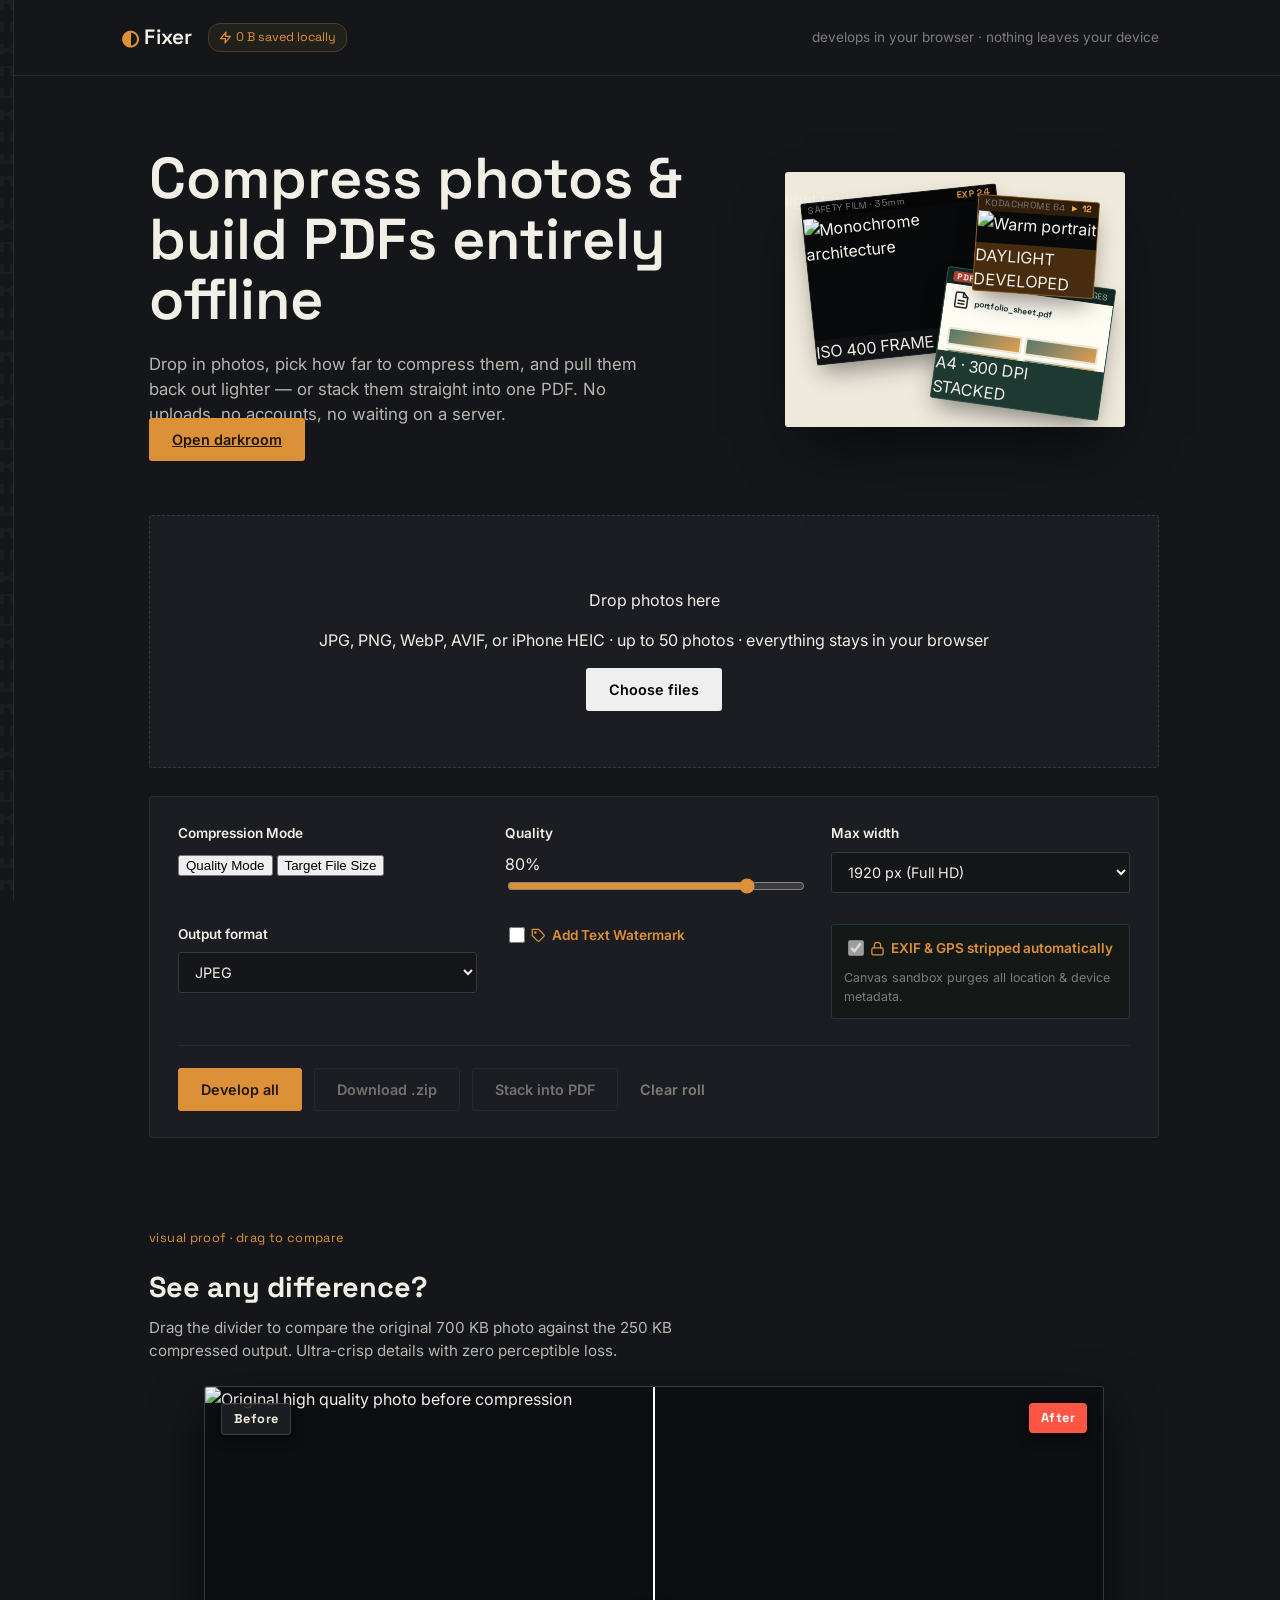
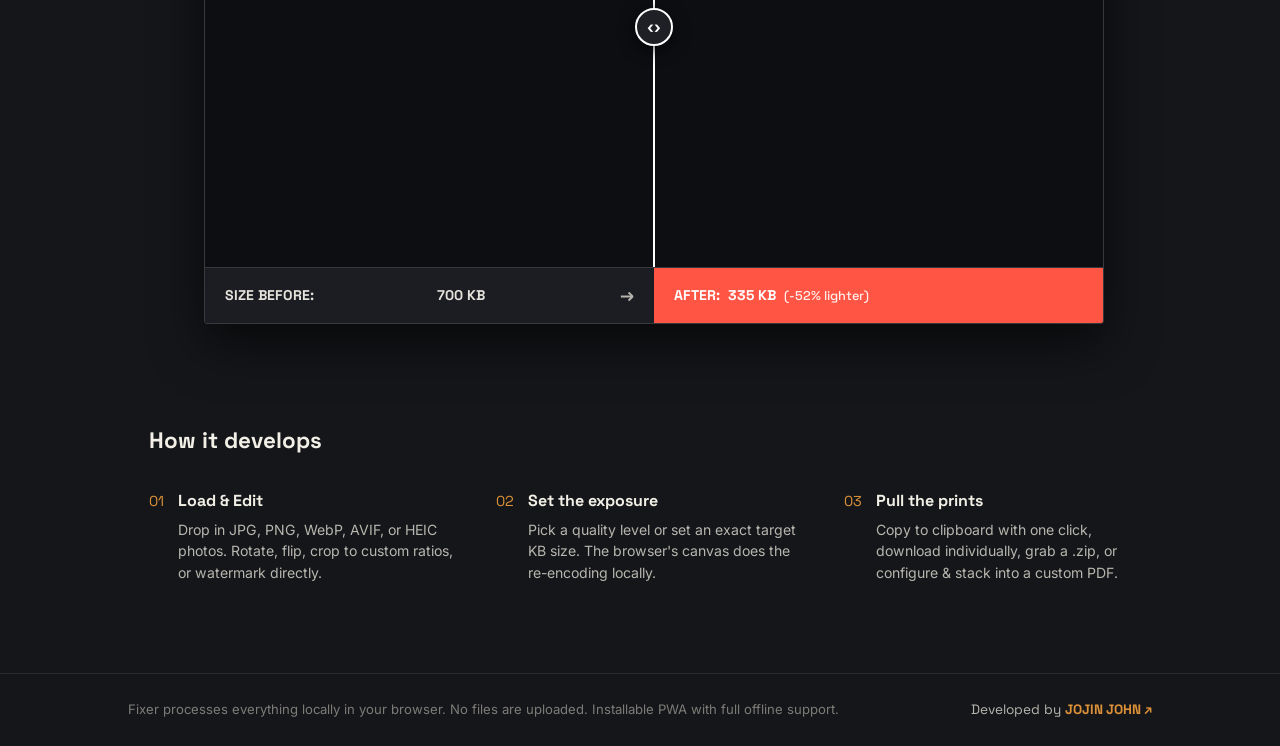
==== index.html @ 6207ab9b "Dynamically update compression size and savings percent as slider moves" ====
<!DOCTYPE html>
<html lang="en">
<head>
<meta charset="UTF-8">
<meta name="viewport" content="width=device-width, initial-scale=1.0">
<title>Fixer — Compress images & build PDFs, right in your browser</title>
<meta name="description" content="Shrink photos and turn them into a PDF without uploading a single byte. Everything runs in your browser.">
<meta name="theme-color" content="#15161a">

<!-- Favicon & PWA -->
<link rel="icon" type="image/svg+xml" href="favicon.svg">
<link rel="manifest" href="manifest.json">
<link rel="canonical" href="https://jojin1709.github.io/fixer/">

<!-- Open Graph / Facebook / Discord / WhatsApp -->
<meta property="og:type" content="website">
<meta property="og:url" content="https://jojin1709.github.io/fixer/">
<meta property="og:title" content="Fixer — In-Browser Image Compressor & PDF Builder">
<meta property="og:description" content="Shrink photos, batch convert, and build PDFs instantly in your browser. 100% private & client-side.">
<meta property="og:image" content="favicon.svg">

<!-- Twitter Card -->
<meta name="twitter:card" content="summary">
<meta name="twitter:title" content="Fixer — In-Browser Image Compressor & PDF Builder">
<meta name="twitter:description" content="Shrink photos, batch convert, and build PDFs instantly in your browser. 100% private & client-side.">
<meta name="twitter:image" content="favicon.svg">

<link rel="preconnect" href="https://fonts.googleapis.com">
<link rel="preconnect" href="https://fonts.gstatic.com" crossorigin>
<link href="https://fonts.googleapis.com/css2?family=Space+Grotesk:wght@400;500;600;700&family=Inter:wght@400;500;600&display=swap" rel="stylesheet">
<link rel="stylesheet" href="css/style.css">
</head>
<body>

<div class="sprocket-rail" aria-hidden="true"></div>

<!-- Live announcer for accessibility -->
<div id="liveAnnouncer" class="sr-only" aria-live="polite" aria-atomic="true"></div>

<!-- Toast notification stack -->
<div id="toastContainer" class="toast-container" aria-live="assertive" aria-atomic="false"></div>

<header class="site-head">
  <div class="wrap head-row">
    <div class="brand-group">
      <a class="logo" href="#top">
        <span class="logo-mark">◐</span> Fixer
      </a>
      <span class="savings-badge" id="savingsBadge" title="Lifetime client-side savings stored on this device">
        <svg class="ui-icon" width="13" height="13" viewBox="0 0 24 24" fill="none" stroke="currentColor" stroke-width="2.2" stroke-linecap="round" stroke-linejoin="round"><path d="M13 2L3 14h9l-1 8 10-12h-9l1-8z"/></svg> 0 B saved locally
      </span>
    </div>
    <p class="tag">develops in your browser · nothing leaves your device</p>
  </div>
</header>

<main id="top">

  <section class="hero wrap">
    <div class="hero-copy">
      <h1>Compress photos & build PDFs entirely offline</h1>
      <p class="hero-sub">Drop in photos, pick how far to compress them, and pull them back out lighter — or stack them straight into one PDF. No uploads, no accounts, no waiting on a server.</p>
      <a class="btn btn-primary" href="#workspace">Open darkroom</a>
    </div>
    <div class="hero-figure" aria-hidden="true">
      <div class="light-table">
        <p class="table-label">light table · proof sheet</p>
        
        <!-- Box 1 (Amber): 35mm Negative Film Frame -->
        <div class="neg neg-a" id="heroNegA">
          <div class="neg-chrome film-chrome">
            <span class="neg-brand">SAFETY FILM · 35mm</span>
            <span class="neg-code">EXP 24</span>
          </div>
          <div class="neg-window">
            <img class="neg-media active" src="https://images.unsplash.com/photo-1509198397868-475647b2a1e5?w=500&auto=format&fit=crop&q=80" alt="Monochrome architecture" draggable="false">
          </div>
          <div class="neg-meta">
            <span>ISO 400</span>
            <span>FRAME 01</span>
          </div>
        </div>

        <!-- Box 2 (Green/Teal): PDF Document & Contact Print Stack -->
        <div class="neg neg-b" id="heroNegB">
          <div class="neg-chrome pdf-chrome">
            <span class="pdf-tag">PDF</span>
            <span class="pdf-pages">4 PAGES</span>
          </div>
          <div class="neg-window pdf-window">
            <div class="neg-media pdf-mock active">
              <div class="pdf-doc-header">
                <div class="pdf-icon">
                  <svg width="18" height="18" viewBox="0 0 24 24" fill="none" stroke="currentColor" stroke-width="2" stroke-linecap="round" stroke-linejoin="round"><path d="M14 2H6a2 2 0 0 0-2 2v16a2 2 0 0 0 2 2h12a2 2 0 0 0 2-2V8z"/><polyline points="14 2 14 8 20 8"/><line x1="16" y1="13" x2="8" y2="13"/><line x1="16" y1="17" x2="8" y2="17"/></svg>
                </div>
                <div class="pdf-doc-title">portfolio_sheet.pdf</div>
              </div>
              <div class="doc-line w-90"></div>
              <div class="doc-line w-70"></div>
              <div class="doc-grid">
                <div class="doc-box"><div class="doc-img-sim"></div></div>
                <div class="doc-box"><div class="doc-img-sim"></div></div>
                <div class="doc-box"><div class="doc-img-sim"></div></div>
                <div class="doc-box"><div class="doc-img-sim"></div></div>
              </div>
              <div class="doc-line w-50"></div>
            </div>
          </div>
          <div class="neg-meta">
            <span>A4 · 300 DPI</span>
            <span>STACKED</span>
          </div>
        </div>

        <!-- Box 3 (Amber/Dark): Warm Vintage Slide Frame -->
        <div class="neg neg-c" id="heroNegC">
          <div class="neg-chrome slide-chrome">
            <span class="slide-label">KODACHROME 64</span>
            <span class="slide-no">► 12</span>
          </div>
          <div class="neg-window">
            <img class="neg-media active" src="https://images.unsplash.com/photo-1534447677768-be436bb09401?w=500&auto=format&fit=crop&q=80" alt="Warm portrait" draggable="false">
          </div>
          <div class="neg-meta">
            <span>DAYLIGHT</span>
            <span>DEVELOPED</span>
          </div>
        </div>
      </div>
    </div>
  </section>

  <section class="workspace wrap" id="workspace">

    <div class="dropzone" id="dropzone" tabindex="0" role="button" aria-label="Upload images: drag and drop files here, or press enter to browse">
      <div class="drop-inner">
        <p class="drop-title">Drop photos here</p>
        <p class="drop-sub">JPG, PNG, WebP, AVIF, or iPhone HEIC · up to 50 photos · everything stays in your browser</p>
        <button type="button" class="btn btn-secondary" id="browseBtn">Choose files</button>
        <input type="file" id="fileInput" accept="image/jpeg,image/png,image/webp,image/avif,image/heic,image/heif,.heic,.heif" multiple hidden>
      </div>
    </div>

    <div class="controls" id="controls" hidden>
      
      <!-- Compression Mode Switcher -->
      <div class="control-group">
        <label>Compression Mode</label>
        <div class="mode-switcher" role="group" aria-label="Compression mode">
          <button type="button" class="mode-btn active" id="modeQualityBtn">Quality Mode</button>
          <button type="button" class="mode-btn" id="modeTargetBtn">Target File Size</button>
        </div>
      </div>

      <!-- Mode 1: Quality Percentage Slider -->
      <div class="control-group" id="groupQuality">
        <div class="control-head">
          <label for="quality">Quality</label>
          <span class="control-value" id="qualityValue">80%</span>
        </div>
        <input type="range" id="quality" min="10" max="95" value="80" step="5" aria-describedby="qualityValue">
      </div>

      <!-- Mode 2: Target File Size (KB/MB) -->
      <div class="control-group" id="groupTarget" hidden>
        <label for="targetSize">Target Max File Size</label>
        <div class="target-size-wrap">
          <input type="number" id="targetSize" min="10" max="50000" value="300" placeholder="e.g. 300">
          <select id="targetUnit" aria-label="Target file size unit">
            <option value="KB" selected>KB</option>
            <option value="MB">MB</option>
          </select>
        </div>
        <p class="control-hint">Fixer will automatically calculate the highest quality to match your target size.</p>
      </div>

      <div class="control-group">
        <label for="maxWidth">Max width</label>
        <select id="maxWidth">
          <option value="0">Original (no resize)</option>
          <option value="3840">3840 px (4K)</option>
          <option value="1920" selected>1920 px (Full HD)</option>
          <option value="1280">1280 px (HD)</option>
          <option value="800">800 px (Web)</option>
        </select>
      </div>

      <div class="control-group">
        <label for="format">Output format</label>
        <select id="format">
          <option value="image/jpeg">JPEG</option>
          <option value="image/webp">WebP</option>
          <option value="image/avif">AVIF (Next-Gen)</option>
          <option value="image/png">PNG (lossless)</option>
        </select>
      </div>

      <!-- Watermark & Privacy Section -->
      <div class="control-group watermark-group">
        <label for="enableWatermark" class="toggle-label">
          <input type="checkbox" id="enableWatermark">
          <span class="toggle-text">
            <svg class="ui-icon" width="15" height="15" viewBox="0 0 24 24" fill="none" stroke="currentColor" stroke-width="2" stroke-linecap="round" stroke-linejoin="round"><path d="M20.59 13.41l-7.17 7.17a2 2 0 0 1-2.83 0L2 12V2h10l8.59 8.59a2 2 0 0 1 0 2.82z"/><circle cx="7" cy="7" r="1"/></svg>
            Add Text Watermark
          </span>
        </label>
        <div class="watermark-options" id="watermarkOptions" hidden>
          <input type="text" id="watermarkText" placeholder="e.g. © Fixer Photo" maxlength="40" aria-label="Watermark text">
          <div class="watermark-row">
            <select id="watermarkPos" aria-label="Watermark position">
              <option value="bottom-right" selected>Bottom-Right</option>
              <option value="bottom-left">Bottom-Left</option>
              <option value="center">Center</option>
              <option value="top-right">Top-Right</option>
            </select>
            <select id="watermarkOpacity" aria-label="Watermark opacity">
              <option value="0.3">30% Opacity</option>
              <option value="0.6" selected>60% Opacity</option>
              <option value="0.9">90% Opacity</option>
            </select>
          </div>
        </div>
      </div>

      <div class="control-group privacy-group">
        <label class="toggle-label">
          <input type="checkbox" id="stripExif" checked disabled>
          <span class="toggle-text">
            <svg class="ui-icon" width="15" height="15" viewBox="0 0 24 24" fill="none" stroke="currentColor" stroke-width="2" stroke-linecap="round" stroke-linejoin="round"><rect x="3" y="11" width="18" height="11" rx="2" ry="2"/><path d="M7 11V7a5 5 0 0 1 10 0v4"/></svg>
            EXIF & GPS stripped automatically
          </span>
        </label>
        <p class="control-hint">Canvas sandbox purges all location & device metadata.</p>
      </div>

      <div class="control-actions">
        <button type="button" class="btn btn-primary" id="compressAllBtn">Develop all</button>
        <button type="button" class="btn btn-ghost" id="downloadZipBtn" disabled>Download .zip</button>
        <button type="button" class="btn btn-ghost" id="makePdfBtn" disabled>Stack into PDF</button>
        <button type="button" class="btn btn-text" id="clearBtn">Clear roll</button>
      </div>

      <!-- Batch Progress Bar -->
      <div class="batch-progress" id="batchProgress" hidden>
        <div class="batch-progress-info">
          <span id="batchProgressText">Developing photos...</span>
          <span id="batchProgressPct">0%</span>
        </div>
        <div class="batch-progress-track">
          <div class="batch-progress-fill" id="batchProgressFill" style="width: 0%;"></div>
        </div>
      </div>
    </div>

    <div class="contact-sheet" id="contactSheet" hidden>
      <div class="sheet-head">
        <div>
          <h2>Contact sheet</h2>
          <p class="sheet-hint">Drag & drop frames to reorder · Rotate, flip, or crop using frame tools</p>
        </div>
        <p class="sheet-summary" id="sheetSummary"></p>
      </div>
      <div class="frames" id="frames"></div>
    </div>

  </section>

  <!-- Visual Proof Showcase Section -->
  <section class="proof-section wrap" id="proof">
    <div class="proof-header">
      <p class="frame-label">visual proof · drag to compare</p>
      <h2>See any difference?</h2>
      <p class="proof-sub">Drag the divider to compare the original 700 KB photo against the 250 KB compressed output. Ultra-crisp details with zero perceptible loss.</p>
    </div>

    <div class="proof-card">
      <div class="proof-stage" id="proofStage">
        <!-- Before Layer (Full width, base) -->
        <div class="proof-view-before">
          <img id="proofBeforeImg" src="https://images.unsplash.com/photo-1518709268805-4e9042af9f23?w=1200&auto=format&fit=crop&q=95" alt="Original high quality photo before compression" draggable="false">
        </div>

        <!-- After Layer (Clipped to slider) -->
        <div class="proof-view-after" id="proofAfterWrap">
          <img id="proofAfterImg" src="https://images.unsplash.com/photo-1518709268805-4e9042af9f23?w=1200&auto=format&fit=crop&q=60" alt="Optimized compressed photo" draggable="false">
        </div>

        <!-- Floating Badges -->
        <span class="proof-badge proof-badge-before">Before</span>
        <span class="proof-badge proof-badge-after">After</span>

        <!-- Split Slider Handle -->
        <div class="proof-slider-line" id="proofSliderLine">
          <div class="proof-slider-thumb" aria-label="Drag slider to compare before and after">
            <span>‹›</span>
          </div>
        </div>
      </div>

      <!-- Bottom Status Bar (Moves dynamically with slider) -->
      <div class="proof-bar" id="proofBar">
        <div class="proof-stat-left">
          <span class="stat-label">SIZE BEFORE:</span>
          <span class="stat-value" id="proofStatBefore">700 KB</span>
          <span class="proof-stat-arrow">→</span>
        </div>
        <div class="proof-stat-right">
          <span class="stat-label">AFTER:</span>
          <span class="stat-value" id="proofStatAfter">250 KB</span>
          <span class="stat-saved" id="proofStatSaved">(-64% lighter)</span>
        </div>
      </div>
    </div>
  </section>

  <section class="how wrap">
    <h2>How it develops</h2>
    <ol class="how-steps">
      <li>
        <span class="step-no">01</span>
        <div>
          <h3>Load & Edit</h3>
          <p>Drop in JPG, PNG, WebP, AVIF, or HEIC photos. Rotate, flip, crop to custom ratios, or watermark directly.</p>
        </div>
      </li>
      <li>
        <span class="step-no">02</span>
        <div>
          <h3>Set the exposure</h3>
          <p>Pick a quality level or set an exact target KB size. The browser's canvas does the re-encoding locally.</p>
        </div>
      </li>
      <li>
        <span class="step-no">03</span>
        <div>
          <h3>Pull the prints</h3>
          <p>Copy to clipboard with one click, download individually, grab a .zip, or configure & stack into a custom PDF.</p>
        </div>
      </li>
    </ol>
  </section>

</main>

<!-- PDF Options Modal -->
<div class="app-modal" id="pdfOptionsModal" hidden role="dialog" aria-modal="true" aria-labelledby="pdfModalTitle">
  <div class="modal-dialog">
    <div class="modal-header">
      <div>
        <h3 id="pdfModalTitle">
          <svg class="ui-icon" width="18" height="18" viewBox="0 0 24 24" fill="none" stroke="currentColor" stroke-width="2" stroke-linecap="round" stroke-linejoin="round"><path d="M14 2H6a2 2 0 0 0-2 2v16a2 2 0 0 0 2 2h12a2 2 0 0 0 2-2V8z"/><polyline points="14 2 14 8 20 8"/><line x1="16" y1="13" x2="8" y2="13"/><line x1="16" y1="17" x2="8" y2="17"/></svg>
          PDF Stack Settings
        </h3>
        <p class="modal-sub">Configure page orientation, layout, and margins</p>
      </div>
      <button type="button" class="btn-close" id="closePdfModalBtn" aria-label="Close PDF options dialog">✕</button>
    </div>
    <div class="modal-body">
      <div class="modal-group">
        <label for="pdfOrientation">Page Orientation</label>
        <select id="pdfOrientation">
          <option value="auto" selected>Auto-fit (matches image)</option>
          <option value="portrait">Portrait</option>
          <option value="landscape">Landscape</option>
        </select>
      </div>
      <div class="modal-group">
        <label for="pdfLayout">Page Layout</label>
        <select id="pdfLayout">
          <option value="1-fit" selected>1 photo per page (Fit to page)</option>
          <option value="1-fill">1 photo per page (Full bleed)</option>
          <option value="grid-2x2">Contact Sheet (2 × 2 Grid)</option>
          <option value="grid-3x3">Contact Sheet (3 × 3 Grid)</option>
        </select>
      </div>
      <div class="modal-group">
        <label for="pdfMargin">Page Margins</label>
        <select id="pdfMargin">
          <option value="0">None (0pt borderless)</option>
          <option value="20" selected>Clean (20pt)</option>
          <option value="40">Wide (40pt)</option>
        </select>
      </div>
      <div class="modal-group">
        <label class="toggle-label">
          <input type="checkbox" id="pdfPageNumbers" checked>
          <span>Include page numbers in footer</span>
        </label>
      </div>
    </div>
    <div class="modal-footer">
      <button type="button" class="btn btn-ghost" id="cancelPdfModalBtn">Cancel</button>
      <button type="button" class="btn btn-primary" id="confirmBuildPdfBtn">Build & Download PDF</button>
    </div>
  </div>
</div>

<!-- Interactive Crop Modal -->
<div class="app-modal" id="cropModal" hidden role="dialog" aria-modal="true" aria-labelledby="cropModalTitle">
  <div class="modal-dialog crop-dialog">
    <div class="modal-header">
      <div>
        <h3 id="cropModalTitle">
          <svg class="ui-icon" width="18" height="18" viewBox="0 0 24 24" fill="none" stroke="currentColor" stroke-width="2" stroke-linecap="round" stroke-linejoin="round"><path d="M6.13 1L6 16a2 2 0 0 0 2 2h15"/><path d="M1 6.13L16 6a2 2 0 0 1 2 2v15"/></svg>
          Crop Photo
        </h3>
        <p class="modal-sub" id="cropModalSub">Select aspect ratio and adjust crop box</p>
      </div>
      <button type="button" class="btn-close" id="closeCropModalBtn" aria-label="Close crop dialog">✕</button>
    </div>
    <div class="crop-ratios">
      <button type="button" class="ratio-btn active" data-ratio="free">Freeform</button>
      <button type="button" class="ratio-btn" data-ratio="1:1">1:1 Square</button>
      <button type="button" class="ratio-btn" data-ratio="4:5">4:5 Insta</button>
      <button type="button" class="ratio-btn" data-ratio="16:9">16:9 Banner</button>
      <button type="button" class="ratio-btn" data-ratio="4:3">4:3 Classic</button>
    </div>
    <div class="crop-viewport" id="cropViewport">
      <img id="cropTargetImg" alt="Crop target" draggable="false">
      <div class="crop-box" id="cropBox">
        <div class="crop-grid-line h1"></div>
        <div class="crop-grid-line h2"></div>
        <div class="crop-grid-line v1"></div>
        <div class="crop-grid-line v2"></div>
        <div class="crop-handle handle-nw" data-handle="nw"></div>
        <div class="crop-handle handle-ne" data-handle="ne"></div>
        <div class="crop-handle handle-sw" data-handle="sw"></div>
        <div class="crop-handle handle-se" data-handle="se"></div>
      </div>
    </div>
    <div class="modal-footer">
      <button type="button" class="btn btn-ghost" id="cancelCropBtn">Cancel</button>
      <button type="button" class="btn btn-primary" id="applyCropBtn">Apply Crop</button>
    </div>
  </div>
</div>

<!-- Before / After Compare Modal -->
<div class="compare-modal" id="compareModal" hidden role="dialog" aria-modal="true" aria-labelledby="compareTitle">
  <div class="compare-dialog">
    <div class="compare-header">
      <div>
        <h3 id="compareTitle">Compare Original vs Developed</h3>
        <p class="compare-meta" id="compareMeta"></p>
      </div>
      <button type="button" class="btn-close" id="closeCompareBtn" aria-label="Close compare dialog">✕</button>
    </div>
    <div class="compare-stage" id="compareStage">
      <div class="compare-view-before">
        <img id="compareBeforeImg" alt="Original photo" draggable="false">
      </div>
      <div class="compare-view-after" id="compareAfterWrap">
        <img id="compareAfterImg" alt="Compressed photo" draggable="false">
      </div>
      <span class="compare-badge compare-badge-before">Original</span>
      <span class="compare-badge compare-badge-after">Developed</span>
      <div class="compare-slider-line" id="compareSliderLine">
        <div class="compare-slider-thumb">↔</div>
      </div>
    </div>
    <div class="compare-footer">
      <span class="compare-instruction">Drag slider or move mouse over image to compare</span>
      <button type="button" class="btn btn-ghost" id="compareDoneBtn">Close</button>
    </div>
  </div>
</div>

<footer class="site-foot">
  <div class="wrap foot-row">
    <p>Fixer processes everything locally in your browser. No files are uploaded. Installable PWA with full offline support.</p>
    <p class="foot-credit">Developed by <a href="https://www.linkedin.com/in/jojin-john/" target="_blank" rel="noopener noreferrer"><strong>JOJIN JOHN</strong> ↗</a></p>
  </div>
</footer>

<script src="https://cdnjs.cloudflare.com/ajax/libs/heic2any/0.0.4/heic2any.min.js" defer></script>
<script src="https://cdnjs.cloudflare.com/ajax/libs/jspdf/2.5.1/jspdf.umd.min.js" defer></script>
<script src="https://cdnjs.cloudflare.com/ajax/libs/jszip/3.10.1/jszip.min.js" defer></script>
<script src="js/app.js" defer></script>
</body>
</html>
---- css/style.css ----
:root {
  --ink: #15161a;
  --ink-2: #1c1d22;
  --paper: #efe9dc;
  --paper-dim: #ddd5c2;
  --amber: #dc9138;
  --amber-bright: #f0aa52;
  --teal: #3c665e;
  --teal-bright: #4f8378;
  --danger: #b24130;
  --danger-bright: #d9534f;
  --line: #38393f;
  --line-soft: #2a2b30;
  --paper-line: #c9bfa8;
  --text-hi: #f2efe6;
  --text-mid: #b7b6ae;
  --text-low: #7d7c77;
  --radius: 3px;
  --font-display: 'Space Grotesk', sans-serif;
  --font-body: 'Inter', sans-serif;
}

* { box-sizing: border-box; }

html { scroll-behavior: smooth; }

body {
  margin: 0;
  background: var(--ink);
  color: var(--text-hi);
  font-family: var(--font-body);
  line-height: 1.5;
  -webkit-font-smoothing: antialiased;
}

.sr-only {
  position: absolute;
  width: 1px;
  height: 1px;
  padding: 0;
  margin: -1px;
  overflow: hidden;
  clip: rect(0, 0, 0, 0);
  white-space: nowrap;
  border-width: 0;
}

.wrap {
  max-width: 1080px;
  margin: 0 auto;
  padding: 0 28px;
}

a { color: inherit; }

/* sprocket rail — decorative film-strip edge */
.sprocket-rail {
  position: fixed;
  top: 0; left: 0; bottom: 0;
  width: 14px;
  background: repeating-linear-gradient(
    to bottom,
    var(--ink-2) 0, var(--ink-2) 10px,
    transparent 10px, transparent 22px
  );
  border-right: 1px solid var(--line-soft);
  z-index: 5;
  pointer-events: none;
}
.sprocket-rail::before {
  content: "";
  position: absolute;
  top: 0; left: 4px;
  width: 6px; height: 100%;
  background: repeating-linear-gradient(
    to bottom,
    transparent 0, transparent 4px,
    var(--ink) 4px, var(--ink) 16px
  );
}

@media (max-width: 720px) {
  .sprocket-rail { display: none; }
}

/* header */
.site-head {
  padding: 22px 0 22px 14px;
  border-bottom: 1px solid var(--line-soft);
}
.head-row {
  display: flex;
  align-items: center;
  justify-content: space-between;
  gap: 16px;
  flex-wrap: wrap;
  padding-left: 14px;
}
.brand-group {
  display: flex;
  align-items: center;
  gap: 16px;
  flex-wrap: wrap;
}
.logo {
  font-family: var(--font-display);
  font-weight: 600;
  font-size: 1.3rem;
  text-decoration: none;
  letter-spacing: 0.01em;
}
.logo-mark {
  color: var(--amber);
  display: inline-block;
  transform: translateY(1px);
}
.savings-badge {
  font-family: var(--font-display);
  font-size: 0.78rem;
  background: #22201b;
  border: 1px solid #4a3e2a;
  color: var(--amber);
  padding: 4px 10px;
  border-radius: 12px;
  display: inline-flex;
  align-items: center;
  gap: 4px;
}
.tag {
  margin: 0;
  font-size: 0.85rem;
  color: var(--text-low);
}

main { padding-left: 14px; }

/* hero */
.hero {
  display: grid;
  grid-template-columns: 1.15fr 0.85fr;
  gap: 48px;
  align-items: center;
  padding: 72px 28px 64px 42px;
}
.frame-label {
  font-family: var(--font-display);
  font-size: 0.8rem;
  color: var(--amber);
  margin: 0 0 18px;
  letter-spacing: 0.03em;
}
.hero h1 {
  font-family: var(--font-display);
  font-weight: 600;
  font-size: clamp(2.4rem, 5vw, 3.6rem);
  line-height: 1.05;
  margin: 0 0 22px;
  color: var(--text-hi);
}
.hero-sub {
  font-size: 1.05rem;
  color: var(--text-mid);
  max-width: 46ch;
  margin: 0;
}

.hero-figure { display: flex; justify-content: center; }
.light-table {
  position: relative;
  width: 100%;
  max-width: 340px;
  aspect-ratio: 4 / 3;
  background: var(--paper);
  border-radius: var(--radius);
  box-shadow: 0 30px 60px -20px rgba(0,0,0,0.65), 0 0 0 1px rgba(0,0,0,0.1);
  overflow: hidden;
}

.neg {
  position: absolute;
  border-radius: 3px;
  display: flex;
  flex-direction: column;
  box-shadow: 0 12px 24px -6px rgba(0,0,0,0.45);
  overflow: hidden;
  user-select: none;
  transition: transform 0.3s ease, box-shadow 0.3s ease;
}
.neg:hover {
  transform: scale(1.02) !important;
  box-shadow: 0 16px 32px -6px rgba(0,0,0,0.6);
  z-index: 4;
}

/* Box 1: Black 35mm negative */
.neg-a {
  width: 58%;
  height: 64%;
  top: 8%;
  left: 7%;
  transform: rotate(-6deg);
  background: #111215;
  border: 1px solid rgba(255,255,255,0.1);
  z-index: 1;
}

/* Box 2: Teal PDF / Document stack */
.neg-b {
  width: 50%;
  height: 52%;
  bottom: 7%;
  right: 5%;
  transform: rotate(8deg);
  background: #1e3832;
  border: 1px solid rgba(79, 131, 120, 0.4);
  z-index: 2;
}

/* Box 3: Amber / Yellow warm slide */
.neg-c {
  width: 36%;
  height: 38%;
  top: 10%;
  right: 8%;
  transform: rotate(4deg);
  background: #472c10;
  border: 1px solid rgba(220, 145, 56, 0.5);
  z-index: 3;
}

/* Film Chrome / Borders */
.neg-chrome {
  display: flex;
  justify-content: space-between;
  align-items: center;
  padding: 3px 6px;
  font-family: var(--font-display);
  font-size: 0.58rem;
  letter-spacing: 0.05em;
  color: #7d7c77;
  background: rgba(0,0,0,0.65);
  line-height: 1;
}
.neg-code { color: var(--amber); font-weight: bold; }
.neg-frame-no { color: #f2efe6; }
.neg-footer {
  font-size: 0.52rem;
  padding: 3px 6px;
  background: rgba(0,0,0,0.75);
}
.neg-stat { color: var(--teal-bright); font-weight: bold; }

/* Photo Window & Cross-fade container */
.neg-window {
  position: relative;
  flex: 1;
  width: 100%;
  height: 100%;
  background: #08090a;
  overflow: hidden;
}

.neg-media {
  position: absolute;
  inset: 0;
  width: 100%;
  height: 100%;
  object-fit: cover;
  opacity: 0;
  transform: scale(1.04);
  transition: opacity 0.8s cubic-bezier(0.4, 0, 0.2, 1), transform 1.2s cubic-bezier(0.4, 0, 0.2, 1);
  filter: contrast(1.05) saturate(0.95);
}
.neg-media.active {
  opacity: 1;
  transform: scale(1);
  z-index: 2;
}

/* PDF Mockup Slide */
.pdf-chrome {
  background: #142823;
  color: #8bb3a9;
}
.pdf-tag {
  background: #b24130;
  color: #fff;
  font-size: 0.52rem;
  font-weight: 700;
  padding: 1px 4px;
  border-radius: 2px;
}
.pdf-pages { font-size: 0.52rem; color: #a4ccc3; }
.pdf-window {
  background: #fdfaf3;
}
.pdf-footer {
  background: #142823;
  color: #a4ccc3;
}
.pdf-badge-stacked {
  color: #55c4ac;
  font-weight: bold;
}
.pdf-size { color: #8bb3a9; }

.pdf-mock {
  position: absolute;
  inset: 0;
  background: #faf6ed;
  color: #2b2b2b;
  padding: 6px 8px;
  display: flex;
  flex-direction: column;
  gap: 3px;
  opacity: 0;
  transition: opacity 0.8s cubic-bezier(0.4, 0, 0.2, 1);
}
.pdf-mock.active {
  opacity: 1;
  z-index: 2;
}
.pdf-doc-header {
  display: flex;
  align-items: center;
  gap: 4px;
  margin-bottom: 2px;
}
.pdf-icon { font-size: 0.65rem; }
.pdf-doc-title {
  font-family: var(--font-display);
  font-size: 0.52rem;
  font-weight: 700;
  color: #1e3832;
  white-space: nowrap;
  overflow: hidden;
  text-overflow: ellipsis;
}
.doc-line {
  height: 2.5px;
  background: #ded7c6;
  border-radius: 1px;
}
.doc-line.w-90 { width: 90%; }
.doc-line.w-70 { width: 70%; }
.doc-line.w-50 { width: 50%; }

.doc-grid {
  display: grid;
  grid-template-columns: 1fr 1fr;
  gap: 3px;
  margin: 3px 0;
  flex: 1;
}
.doc-box {
  background: #e8e1d0;
  border-radius: 2px;
  padding: 2px;
  display: flex;
  align-items: center;
  justify-content: center;
}
.doc-img-sim {
  width: 100%;
  height: 100%;
  min-height: 14px;
  background: linear-gradient(135deg, #3c665e, #dc9138);
  border-radius: 1px;
  opacity: 0.85;
}

/* Amber Slide Details */
.slide-chrome {
  background: #301d0a;
}
.slide-no { color: var(--amber-bright); font-weight: bold; }
.slide-badge {
  background: var(--amber);
  color: #15161a;
  font-size: 0.52rem;
  font-weight: 700;
  padding: 1px 4px;
  border-radius: 2px;
}
.slide-footer {
  background: #301d0a;
  color: #c99355;
}

/* workspace */
.workspace { padding: 0 28px 80px 42px; }

.dropzone {
  border: 1.5px dashed var(--line);
  border-radius: var(--radius);
  padding: 56px 24px;
  text-align: center;
  background: var(--ink-2);
  cursor: pointer;
  transition: border-color 0.15s ease, background 0.15s ease;
}
.dropzone:focus-visible {
  border-color: var(--amber-bright);
  outline: 2px solid var(--amber-bright);
}
.dropzone.drag-over {
  border-color: var(--amber);
  background: #201a12;
}
.dz-title {
  font-family: var(--font-display);
  font-size: 1.15rem;
  margin: 0 0 6px;
}
.dz-sub {
  margin: 0 0 14px;
  color: var(--text-low);
  font-size: 0.85rem;
}
.dz-note {
  margin: 16px 0 0;
  font-size: 0.8rem;
  color: var(--text-low);
}

.btn {
  font-family: var(--font-body);
  font-weight: 600;
  font-size: 0.9rem;
  border-radius: var(--radius);
  padding: 12px 22px;
  border: 1px solid transparent;
  cursor: pointer;
  transition: transform 0.08s ease, background 0.15s ease, border-color 0.15s ease;
}
.btn:active { transform: translateY(1px); }
.btn:disabled { opacity: 0.4; cursor: not-allowed; }

.btn-primary {
  background: var(--amber);
  color: #201509;
}
.btn-primary:hover:not(:disabled) { background: var(--amber-bright); }

.btn-ghost {
  background: transparent;
  border-color: var(--line);
  color: var(--text-hi);
}
.btn-ghost:hover:not(:disabled) { border-color: var(--teal-bright); color: var(--teal-bright); }

.btn-text {
  background: transparent;
  border: none;
  color: var(--text-low);
  padding: 12px 10px;
}
.btn-text:hover { color: var(--text-hi); }

/* controls */
.controls {
  margin-top: 28px;
  background: var(--ink-2);
  border: 1px solid var(--line-soft);
  border-radius: var(--radius);
  padding: 26px 28px;
  display: grid;
  grid-template-columns: repeat(3, 1fr);
  gap: 24px 28px;
}

.control-tabs {
  grid-column: 1 / -1;
  display: flex;
  gap: 8px;
  border-bottom: 1px solid var(--line-soft);
  padding-bottom: 14px;
}
.tab-btn {
  background: transparent;
  border: 1px solid var(--line);
  color: var(--text-mid);
  padding: 8px 16px;
  border-radius: var(--radius);
  font-family: var(--font-display);
  font-size: 0.85rem;
  font-weight: 600;
  cursor: pointer;
  transition: all 0.15s ease;
}
.tab-btn:hover {
  color: var(--text-hi);
  border-color: var(--amber);
}
.tab-btn.active {
  background: #252018;
  color: var(--amber-bright);
  border-color: var(--amber);
}

.control-group label {
  display: block;
  font-size: 0.85rem;
  font-weight: 600;
  margin-bottom: 8px;
  color: var(--text-hi);
}
.control-group label span { color: var(--amber); font-weight: 600; }
.control-hint {
  margin: 8px 0 0;
  font-size: 0.78rem;
  color: var(--text-low);
}
input[type="range"] {
  width: 100%;
  accent-color: var(--amber);
}
input[type="number"], select {
  width: 100%;
  background: var(--ink);
  color: var(--text-hi);
  border: 1px solid var(--line);
  border-radius: var(--radius);
  padding: 10px 12px;
  font-family: var(--font-body);
  font-size: 0.9rem;
}
input[type="number"]:focus, select:focus {
  border-color: var(--amber);
  outline: none;
}

.target-input-row {
  display: flex;
  gap: 8px;
}
.target-input-row input[type="number"] {
  flex: 2;
}
.target-input-row select {
  flex: 1;
}

.control-actions {
  grid-column: 1 / -1;
  display: flex;
  flex-wrap: wrap;
  gap: 12px;
  align-items: center;
  border-top: 1px solid var(--line-soft);
  padding-top: 22px;
  margin-top: 2px;
}

/* batch progress */
.batch-progress {
  grid-column: 1 / -1;
  background: var(--ink);
  border: 1px solid var(--line-soft);
  border-radius: var(--radius);
  padding: 14px 18px;
  margin-top: 6px;
}
.batch-progress-info {
  display: flex;
  justify-content: space-between;
  font-size: 0.82rem;
  color: var(--text-mid);
  margin-bottom: 8px;
  font-family: var(--font-display);
}
.batch-progress-track {
  width: 100%;
  height: 6px;
  background: var(--ink-2);
  border-radius: 3px;
  overflow: hidden;
}
.batch-progress-fill {
  height: 100%;
  background: linear-gradient(90deg, var(--teal), var(--amber));
  border-radius: 3px;
  transition: width 0.2s ease;
}

@media (max-width: 720px) {
  .controls { grid-template-columns: 1fr; }
}

/* contact sheet */
.contact-sheet { margin-top: 44px; }
.sheet-head {
  display: flex;
  align-items: baseline;
  justify-content: space-between;
  gap: 16px;
  flex-wrap: wrap;
  border-bottom: 1px solid var(--line-soft);
  padding-bottom: 14px;
  margin-bottom: 22px;
}
.sheet-head h2 {
  font-family: var(--font-display);
  font-size: 1.2rem;
  margin: 0;
}
.sheet-hint {
  margin: 4px 0 0;
  font-size: 0.78rem;
  color: var(--text-low);
}
.sheet-summary {
  margin: 0;
  font-size: 0.85rem;
  color: var(--text-low);
}

.frames {
  display: grid;
  grid-template-columns: repeat(auto-fill, minmax(240px, 1fr));
  gap: 18px;
}

.frame {
  background: var(--paper);
  color: var(--ink);
  border-radius: var(--radius);
  overflow: hidden;
  border: 1px solid var(--paper-line);
  cursor: grab;
  user-select: none;
  transition: transform 0.15s ease, box-shadow 0.15s ease, opacity 0.15s ease;
}
.frame:active { cursor: grabbing; }
.frame.is-dragging {
  opacity: 0.45;
  transform: scale(0.96);
}
.frame.drag-over-item {
  outline: 2px dashed var(--amber);
  outline-offset: 3px;
}

.frame-thumb {
  position: relative;
  aspect-ratio: 4 / 3;
  background: #d8cfb8;
  overflow: hidden;
}
.frame-thumb img {
  width: 100%; height: 100%;
  object-fit: cover;
  display: block;
}
.frame-no {
  position: absolute;
  top: 8px; left: 8px;
  font-family: var(--font-display);
  font-size: 0.7rem;
  background: rgba(21,22,26,0.75);
  color: var(--paper);
  padding: 2px 7px;
  border-radius: 2px;
  letter-spacing: 0.02em;
}
.frame-status {
  position: absolute;
  top: 8px; right: 8px;
  font-size: 0.68rem;
  font-weight: 600;
  padding: 2px 8px;
  border-radius: 2px;
  display: flex;
  align-items: center;
  gap: 4px;
}
.frame-status.pending { background: var(--paper-line); color: var(--ink); }
.frame-status.processing {
  background: #283733;
  color: var(--teal-bright);
  animation: pulse-develop 1.2s infinite ease-in-out;
}
.frame-status.done { background: var(--amber); color: #201509; }
.frame-status.failed { background: var(--danger); color: #fff; }

@keyframes pulse-develop {
  0% { opacity: 0.7; }
  50% { opacity: 1; }
  100% { opacity: 0.7; }
}

.spinner {
  display: inline-block;
  width: 8px;
  height: 8px;
  border: 1.5px solid currentColor;
  border-right-color: transparent;
  border-radius: 50%;
  animation: spin 0.6s linear infinite;
}
@keyframes spin {
  to { transform: rotate(360deg); }
}

.frame-body {
  padding: 12px 14px 14px;
}
.frame-name {
  font-size: 0.82rem;
  font-weight: 600;
  margin: 0 0 4px;
  white-space: nowrap;
  overflow: hidden;
  text-overflow: ellipsis;
}
.frame-meta {
  margin: 0 0 10px;
  font-size: 0.76rem;
  color: #5a5850;
}
.frame-meta .saved { color: #2f5a4f; font-weight: 600; }
.frame-meta .failed-text { color: var(--danger); font-weight: 600; }

.ui-icon {
  display: inline-flex;
  align-items: center;
  justify-content: center;
  vertical-align: -0.15em;
  stroke: currentColor;
  flex-shrink: 0;
}

.toggle-label {
  display: flex;
  align-items: center;
  gap: 8px;
  cursor: pointer;
  font-size: 0.85rem;
  font-weight: 600;
  color: var(--text-hi);
  user-select: none;
}
.toggle-text {
  display: inline-flex;
  align-items: center;
  gap: 6px;
}
.toggle-label input[type="checkbox"] {
  accent-color: var(--amber);
  width: 16px;
  height: 16px;
  cursor: pointer;
}

.watermark-options {
  margin-top: 10px;
  display: flex;
  flex-direction: column;
  gap: 8px;
  background: var(--ink);
  padding: 10px;
  border-radius: var(--radius);
  border: 1px solid var(--line);
}
.watermark-options[hidden] { display: none !important; }
.watermark-options input[type="text"] {
  width: 100%;
  background: var(--ink-2);
  border: 1px solid var(--line);
  color: var(--text-hi);
  padding: 8px 10px;
  font-size: 0.84rem;
  border-radius: var(--radius);
}
.watermark-row {
  display: flex;
  gap: 8px;
}
.watermark-row select {
  font-size: 0.82rem;
  padding: 6px 8px;
}

.privacy-group {
  background: #141817;
  border: 1px solid #233833;
  border-radius: var(--radius);
  padding: 12px;
}
.privacy-group .control-hint { margin-top: 4px; }

/* Frame Thumbnail Tools Overlay */
.frame-tools-bar {
  position: absolute;
  bottom: 6px;
  left: 6px;
  right: 6px;
  display: flex;
  justify-content: center;
  gap: 4px;
  background: rgba(21, 22, 26, 0.88);
  backdrop-filter: blur(4px);
  padding: 3px 6px;
  border-radius: var(--radius);
  opacity: 0;
  transform: translateY(4px);
  transition: all 0.15s ease;
  z-index: 5;
}
.frame:hover .frame-tools-bar, .frame:focus-within .frame-tools-bar {
  opacity: 1;
  transform: translateY(0);
}
.frame-tool-btn {
  background: transparent;
  border: none;
  color: var(--text-hi);
  font-size: 0.82rem;
  cursor: pointer;
  padding: 2px 6px;
  border-radius: 2px;
  transition: all 0.1s ease;
  display: flex;
  align-items: center;
  justify-content: center;
}
.frame-tool-btn:hover {
  background: var(--amber);
  color: #15161a;
}

.frame-actions-grid {
  display: grid;
  grid-template-columns: 1fr 1fr;
  gap: 6px;
}
.frame-actions-grid button {
  font-size: 0.74rem;
  padding: 6px 8px;
  border-radius: 2px;
  border: 1px solid var(--paper-line);
  background: transparent;
  color: var(--ink);
  cursor: pointer;
  font-family: var(--font-body);
  font-weight: 600;
  text-align: center;
  transition: all 0.12s ease;
}
.frame-actions-grid button:hover:not(:disabled) {
  border-color: var(--teal);
  color: var(--teal);
  background: rgba(60, 102, 94, 0.08);
}
.frame-actions-grid button.btn-develop-single:hover:not(:disabled) {
  border-color: var(--amber);
  color: #8c5315;
  background: rgba(220, 145, 56, 0.12);
}
.frame-actions-grid button.copy:hover:not(:disabled) {
  border-color: #27796d;
  color: #27796d;
  background: rgba(39, 121, 109, 0.12);
}
.frame-actions-grid button.remove:hover {
  border-color: #a13f2c;
  color: #a13f2c;
  background: rgba(161, 63, 44, 0.08);
}
.frame-actions-grid button:disabled {
  opacity: 0.35;
  cursor: not-allowed;
}

/* Generic App Modal (PDF options & Crop) */
.app-modal {
  position: fixed;
  inset: 0;
  z-index: 90;
  background: rgba(10, 11, 14, 0.82);
  backdrop-filter: blur(8px);
  display: flex;
  align-items: center;
  justify-content: center;
  padding: 20px;
  animation: fade-in 0.2s ease;
}
.app-modal[hidden] { display: none !important; }

.modal-dialog {
  background: var(--ink-2);
  border: 1px solid var(--line);
  border-radius: var(--radius);
  width: 100%;
  max-width: 520px;
  box-shadow: 0 30px 60px rgba(0,0,0,0.7);
  display: flex;
  flex-direction: column;
  overflow: hidden;
}
.modal-header {
  display: flex;
  justify-content: space-between;
  align-items: center;
  padding: 16px 20px;
  border-bottom: 1px solid var(--line-soft);
}
.modal-header h3 {
  margin: 0;
  font-family: var(--font-display);
  font-size: 1.15rem;
}
.modal-sub {
  margin: 4px 0 0;
  font-size: 0.8rem;
  color: var(--text-mid);
}
.modal-body {
  padding: 20px;
  display: flex;
  flex-direction: column;
  gap: 16px;
}
.modal-group label {
  display: block;
  font-size: 0.85rem;
  font-weight: 600;
  margin-bottom: 6px;
}
.modal-footer {
  padding: 14px 20px;
  border-top: 1px solid var(--line-soft);
  display: flex;
  justify-content: flex-end;
  gap: 10px;
}

/* Crop Modal */
.crop-dialog {
  max-width: 720px;
}
.crop-ratios {
  display: flex;
  flex-wrap: wrap;
  gap: 8px;
  padding: 12px 20px;
  background: var(--ink);
  border-bottom: 1px solid var(--line-soft);
}
.ratio-btn {
  background: transparent;
  border: 1px solid var(--line);
  color: var(--text-mid);
  padding: 5px 12px;
  font-size: 0.78rem;
  font-weight: 600;
  border-radius: var(--radius);
  cursor: pointer;
  transition: all 0.12s ease;
}
.ratio-btn:hover { border-color: var(--amber); color: var(--text-hi); }
.ratio-btn.active {
  background: #252018;
  color: var(--amber-bright);
  border-color: var(--amber);
}

.crop-viewport {
  position: relative;
  width: 100%;
  height: 380px;
  background: #090a0c;
  display: flex;
  align-items: center;
  justify-content: center;
  overflow: hidden;
  user-select: none;
  touch-action: none;
}
.crop-viewport img {
  max-width: 100%;
  max-height: 100%;
  object-fit: contain;
  pointer-events: none;
  opacity: 0.5;
}
.crop-box {
  position: absolute;
  border: 2px solid var(--amber);
  box-shadow: 0 0 0 9999px rgba(0, 0, 0, 0.65);
  cursor: move;
}
.crop-grid-line {
  position: absolute;
  background: rgba(220, 145, 56, 0.4);
  pointer-events: none;
}
.crop-grid-line.h1 { top: 33.33%; left: 0; right: 0; height: 1px; }
.crop-grid-line.h2 { top: 66.66%; left: 0; right: 0; height: 1px; }
.crop-grid-line.v1 { left: 33.33%; top: 0; bottom: 0; width: 1px; }
.crop-grid-line.v2 { left: 66.66%; top: 0; bottom: 0; width: 1px; }

.crop-handle {
  position: absolute;
  width: 12px;
  height: 12px;
  background: var(--amber);
  border: 1px solid #15161a;
  border-radius: 2px;
}
.handle-nw { top: -6px; left: -6px; cursor: nwse-resize; }
.handle-ne { top: -6px; right: -6px; cursor: nesw-resize; }
.handle-sw { bottom: -6px; left: -6px; cursor: nesw-resize; }
.handle-se { bottom: -6px; right: -6px; cursor: nwse-resize; }

/* Visual Proof Showcase Section */
.proof-section {
  padding: 10px 28px 80px 42px;
}
.proof-header {
  margin-bottom: 24px;
}
.proof-header h2 {
  font-family: var(--font-display);
  font-size: 1.8rem;
  margin: 0 0 8px;
}
.proof-sub {
  color: var(--text-mid);
  font-size: 0.95rem;
  max-width: 60ch;
  margin: 0;
}

.proof-card {
  --proof-split: 50%;
  background: var(--ink-2);
  border: 1px solid var(--line);
  border-radius: var(--radius);
  box-shadow: 0 20px 50px rgba(0,0,0,0.6);
  overflow: hidden;
  max-width: 900px;
  margin: 0 auto;
}

.proof-stage {
  position: relative;
  width: 100%;
  aspect-ratio: 16 / 10;
  max-height: 480px;
  background: #0d0e12;
  overflow: hidden;
  user-select: none;
  touch-action: none;
  cursor: ew-resize;
}

.proof-view-before, .proof-view-after {
  position: absolute;
  inset: 0;
  width: 100%;
  height: 100%;
}
.proof-view-before img, .proof-view-after img {
  width: 100%;
  height: 100%;
  object-fit: cover;
  display: block;
  user-select: none;
  -webkit-user-select: none;
  -webkit-user-drag: none;
  user-drag: none;
  pointer-events: none;
}
.proof-view-after {
  clip-path: polygon(var(--proof-split, 50%) 0, 100% 0, 100% 100%, var(--proof-split, 50%) 100%);
  pointer-events: none;
}
.proof-badge {
  position: absolute;
  top: 16px;
  font-size: 0.8rem;
  font-weight: 700;
  font-family: var(--font-display);
  padding: 5px 12px;
  border-radius: 4px;
  letter-spacing: 0.03em;
  z-index: 5;
  box-shadow: 0 4px 12px rgba(0,0,0,0.5);
  pointer-events: none;
  display: inline-block;
  width: auto;
}
.proof-badge-before {
  left: 16px;
  background: rgba(30, 32, 38, 0.85);
  color: var(--paper);
  border: 1px solid rgba(255,255,255,0.15);
}
.proof-badge-after {
  right: 16px;
  background: #ff5544;
  color: #ffffff;
}

.proof-slider-line {
  position: absolute;
  top: 0;
  bottom: 0;
  left: var(--proof-split, 50%);
  width: 2px;
  background: #ffffff;
  transform: translateX(-50%);
  pointer-events: none;
  z-index: 6;
}

.proof-slider-thumb {
  position: absolute;
  top: 50%;
  left: 50%;
  transform: translate(-50%, -50%);
  width: 38px;
  height: 38px;
  background: #1e2026;
  border: 2px solid #ffffff;
  color: #ffffff;
  font-size: 1rem;
  font-weight: bold;
  border-radius: 50%;
  display: flex;
  align-items: center;
  justify-content: center;
  box-shadow: 0 4px 16px rgba(0,0,0,0.7);
}

.proof-bar {
  display: flex;
  align-items: stretch;
  background: #1c1d22;
  font-family: var(--font-display);
  font-size: 0.88rem;
  font-weight: 700;
  border-top: 1px solid var(--line);
  overflow: hidden;
  user-select: none;
  touch-action: none;
  cursor: ew-resize;
}

.proof-stat-left {
  width: var(--proof-split, 50%);
  min-width: 0;
  box-sizing: border-box;
  padding: 14px 20px;
  display: flex;
  align-items: center;
  justify-content: space-between;
  gap: 8px;
  color: #e5e3dc;
  background: #1c1d22;
  overflow: hidden;
  white-space: nowrap;
}
.proof-stat-arrow {
  color: var(--text-mid);
  font-size: 1.1rem;
  padding-left: 12px;
}
.proof-stat-right {
  width: calc(100% - var(--proof-split, 50%));
  min-width: 0;
  box-sizing: border-box;
  padding: 14px 20px;
  display: flex;
  align-items: center;
  gap: 8px;
  background: #ff5544;
  color: #ffffff;
  overflow: hidden;
  white-space: nowrap;
}
.proof-stat-right .stat-saved {
  font-size: 0.8rem;
  opacity: 0.9;
  font-weight: 500;
}

/* how it works */
.how { padding: 20px 28px 90px 42px; }
.how h2 {
  font-family: var(--font-display);
  font-size: 1.4rem;
  margin: 0 0 32px;
}
.how-steps {
  list-style: none;
  margin: 0;
  padding: 0;
  display: grid;
  grid-template-columns: repeat(3, 1fr);
  gap: 32px;
}
.how-steps li {
  display: flex;
  gap: 14px;
  align-items: flex-start;
}
.step-no {
  font-family: var(--font-display);
  color: var(--amber);
  font-size: 0.9rem;
  padding-top: 2px;
}
.how-steps h3 {
  font-family: var(--font-display);
  font-size: 1rem;
  margin: 0 0 6px;
}
.how-steps p {
  margin: 0;
  font-size: 0.88rem;
  color: var(--text-mid);
}

@media (max-width: 860px) {
  .hero { grid-template-columns: 1fr; padding-top: 52px; }
  .hero-figure { order: -1; max-width: 280px; margin: 0 auto; }
  .how-steps { grid-template-columns: 1fr; }
}

/* footer */
.site-foot {
  border-top: 1px solid var(--line-soft);
  padding: 26px 0;
}
.foot-row {
  display: flex;
  justify-content: space-between;
  align-items: center;
  gap: 16px;
  flex-wrap: wrap;
}
.foot-row p {
  margin: 0;
  font-size: 0.82rem;
  color: var(--text-low);
}
.foot-credit {
  font-family: var(--font-display);
  font-size: 0.85rem !important;
  color: var(--text-mid) !important;
}
.foot-credit a {
  color: var(--amber);
  text-decoration: none;
  font-weight: 600;
  transition: color 0.15s ease;
}
.foot-credit a:hover {
  color: var(--amber-bright);
  text-decoration: underline;
}

/* toast stack */
.toast-container {
  position: fixed;
  bottom: 24px;
  right: 24px;
  z-index: 100;
  display: flex;
  flex-direction: column;
  gap: 10px;
  max-width: 380px;
  pointer-events: none;
}
.toast {
  pointer-events: auto;
  background: var(--ink-2);
  border: 1px solid var(--line);
  color: var(--text-hi);
  padding: 12px 16px;
  border-radius: var(--radius);
  font-size: 0.86rem;
  box-shadow: 0 10px 30px rgba(0,0,0,0.5);
  display: flex;
  align-items: center;
  gap: 12px;
  animation: slide-toast 0.25s cubic-bezier(0.16, 1, 0.3, 1);
  transition: opacity 0.2s ease, transform 0.2s ease;
}
.toast.toast-warning {
  border-left: 4px solid var(--amber);
}
.toast.toast-error {
  border-left: 4px solid var(--danger-bright);
}
.toast.toast-success {
  border-left: 4px solid var(--teal-bright);
}
.toast.toast-info {
  border-left: 4px solid var(--amber-bright);
}
.toast-icon { font-size: 1.1rem; }
.toast-msg { flex: 1; line-height: 1.35; }

@keyframes slide-toast {
  from { opacity: 0; transform: translateY(12px); }
  to { opacity: 1; transform: translateY(0); }
}

/* Compare Modal */
.compare-modal {
  position: fixed;
  inset: 0;
  z-index: 90;
  background: rgba(10, 11, 14, 0.82);
  backdrop-filter: blur(8px);
  display: flex;
  align-items: center;
  justify-content: center;
  padding: 24px;
  animation: fade-in 0.2s ease;
}
.compare-modal[hidden] { display: none !important; }

@keyframes fade-in {
  from { opacity: 0; }
  to { opacity: 1; }
}

.compare-dialog {
  background: var(--ink-2);
  border: 1px solid var(--line);
  border-radius: var(--radius);
  width: 100%;
  max-width: 860px;
  box-shadow: 0 30px 60px rgba(0,0,0,0.7);
  display: flex;
  flex-direction: column;
  overflow: hidden;
}
.compare-header {
  display: flex;
  justify-content: space-between;
  align-items: center;
  padding: 16px 20px;
  border-bottom: 1px solid var(--line-soft);
}
.compare-header h3 {
  margin: 0;
  font-family: var(--font-display);
  font-size: 1.15rem;
}
.compare-meta {
  margin: 4px 0 0;
  font-size: 0.8rem;
  color: var(--text-mid);
}
.btn-close {
  background: transparent;
  border: none;
  color: var(--text-mid);
  font-size: 1.2rem;
  cursor: pointer;
  padding: 4px 8px;
  border-radius: var(--radius);
}
.btn-close:hover { color: var(--text-hi); background: var(--line-soft); }

.compare-stage {
  --compare-split: 50%;
  position: relative;
  width: 100%;
  aspect-ratio: 16 / 10;
  max-height: 60vh;
  background: #0d0e12;
  overflow: hidden;
  user-select: none;
  touch-action: none;
  cursor: ew-resize;
}
.compare-view-before, .compare-view-after {
  position: absolute;
  inset: 0;
  width: 100%;
  height: 100%;
  display: flex;
  align-items: center;
  justify-content: center;
}
.compare-view-before img, .compare-view-after img {
  width: 100%;
  height: 100%;
  object-fit: contain;
  user-select: none;
  -webkit-user-select: none;
  -webkit-user-drag: none;
  user-drag: none;
  pointer-events: none;
}
.compare-view-after {
  clip-path: polygon(var(--compare-split, 50%) 0, 100% 0, 100% 100%, var(--compare-split, 50%) 100%);
  pointer-events: none;
}
.compare-badge {
  position: absolute;
  bottom: 12px;
  font-size: 0.72rem;
  font-weight: 600;
  font-family: var(--font-display);
  padding: 3px 8px;
  border-radius: 2px;
  letter-spacing: 0.04em;
  text-transform: uppercase;
  z-index: 5;
  display: inline-block;
  width: auto;
  pointer-events: none;
}
.compare-badge-before { right: 14px; background: rgba(21,22,26,0.85); color: var(--paper); }
.compare-badge-after { left: 14px; background: var(--amber); color: #201509; }

.compare-slider-line {
  position: absolute;
  top: 0;
  bottom: 0;
  left: var(--compare-split, 50%);
  width: 2px;
  background: var(--amber);
  transform: translateX(-50%);
  pointer-events: none;
}
.compare-slider-thumb {
  position: absolute;
  top: 50%;
  left: 50%;
  transform: translate(-50%, -50%);
  width: 28px;
  height: 28px;
  background: var(--amber);
  color: #201509;
  font-size: 0.75rem;
  font-weight: bold;
  border-radius: 50%;
  display: flex;
  align-items: center;
  justify-content: center;
  box-shadow: 0 2px 8px rgba(0,0,0,0.6);
}

.compare-footer {
  padding: 12px 20px;
  border-top: 1px solid var(--line-soft);
  display: flex;
  justify-content: space-between;
  align-items: center;
}
.compare-instruction {
  font-size: 0.78rem;
  color: var(--text-low);
}

/* focus visibility */
:focus-visible {
  outline: 2px solid var(--amber-bright);
  outline-offset: 2px;
}

@media (prefers-reduced-motion: reduce) {
  * { transition: none !important; animation: none !important; }
}
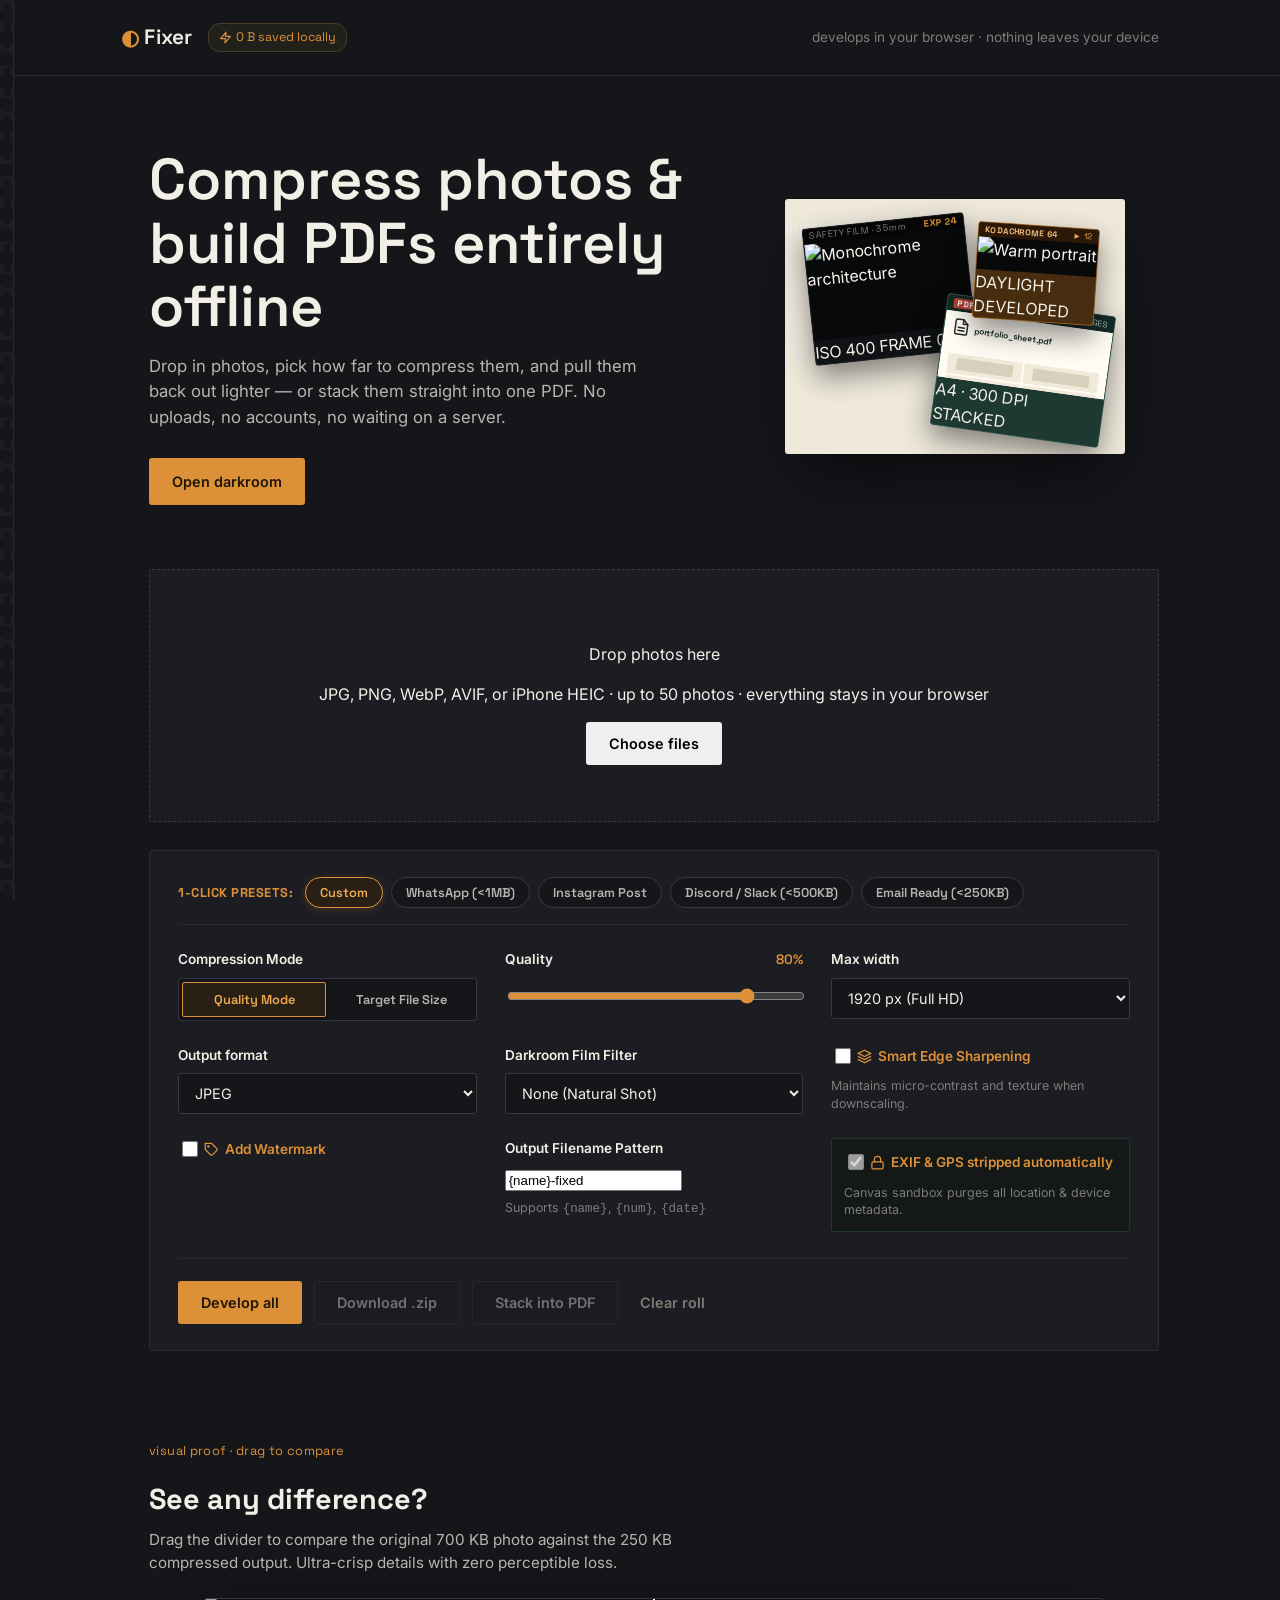
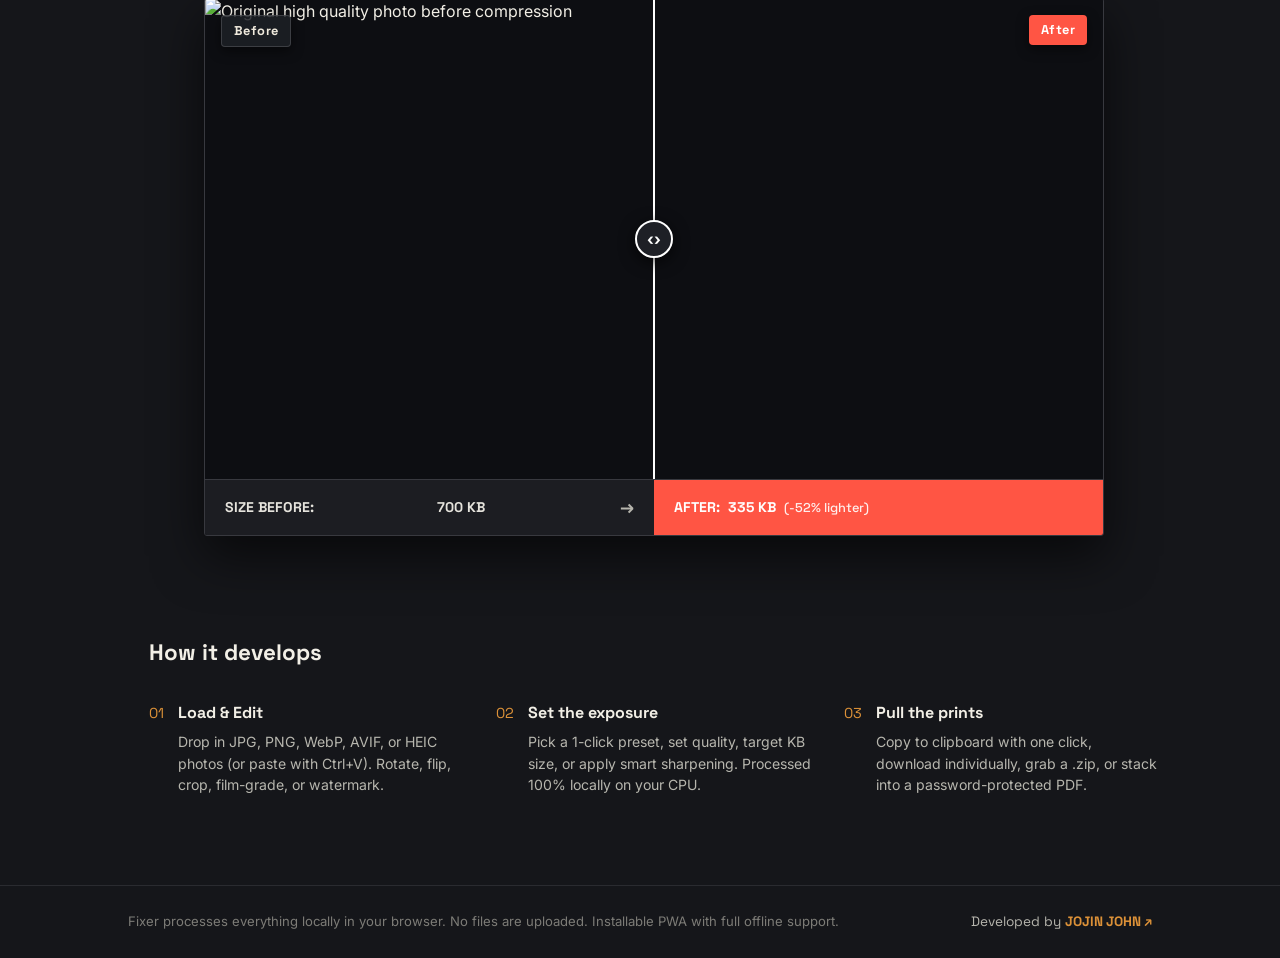
==== commit e881e31a: "Add clipboard paste, platform presets, film filters, logo watermark, smart sharpen, custom filename " ====
--- a/index.html
+++ b/index.html
@@ -143,6 +143,18 @@
 
     <div class="controls" id="controls" hidden>
       
+      <!-- Platform Presets Quick Bar -->
+      <div class="preset-bar-wrap">
+        <span class="preset-label">1-Click Presets:</span>
+        <div class="preset-chips" role="group" aria-label="Platform presets">
+          <button type="button" class="preset-btn active" data-preset="custom">Custom</button>
+          <button type="button" class="preset-btn" data-preset="whatsapp">WhatsApp (&lt;1MB)</button>
+          <button type="button" class="preset-btn" data-preset="instagram">Instagram Post</button>
+          <button type="button" class="preset-btn" data-preset="discord">Discord / Slack (&lt;500KB)</button>
+          <button type="button" class="preset-btn" data-preset="email">Email Ready (&lt;250KB)</button>
+        </div>
+      </div>
+
       <!-- Compression Mode Switcher -->
       <div class="control-group">
         <label>Compression Mode</label>
@@ -195,17 +207,54 @@
         </select>
       </div>
 
-      <!-- Watermark & Privacy Section -->
+      <!-- Darkroom Film Preset -->
+      <div class="control-group">
+        <label for="filmFilter">Darkroom Film Filter</label>
+        <select id="filmFilter">
+          <option value="none" selected>None (Natural Shot)</option>
+          <option value="bw-noir">B&W Noir (High Contrast)</option>
+          <option value="kodachrome">Kodachrome 64 (Warm Golden)</option>
+          <option value="fuji-chrome">Fuji Chrome (Emerald / Cool)</option>
+          <option value="sepia">Sepia Vintage (Archival)</option>
+        </select>
+      </div>
+
+      <!-- Smart Sharpen & Privacy Section -->
+      <div class="control-group">
+        <label for="smartSharpen" class="toggle-label">
+          <input type="checkbox" id="smartSharpen">
+          <span class="toggle-text">
+            <svg class="ui-icon" width="15" height="15" viewBox="0 0 24 24" fill="none" stroke="currentColor" stroke-width="2" stroke-linecap="round" stroke-linejoin="round"><path d="M12 2L2 7l10 5 10-5-10-5zM2 17l10 5 10-5M2 12l10 5 10-5"/></svg>
+            Smart Edge Sharpening
+          </span>
+        </label>
+        <p class="control-hint">Maintains micro-contrast and texture when downscaling.</p>
+      </div>
+
+      <!-- Watermark Section (Text or Logo Image) -->
       <div class="control-group watermark-group">
         <label for="enableWatermark" class="toggle-label">
           <input type="checkbox" id="enableWatermark">
           <span class="toggle-text">
             <svg class="ui-icon" width="15" height="15" viewBox="0 0 24 24" fill="none" stroke="currentColor" stroke-width="2" stroke-linecap="round" stroke-linejoin="round"><path d="M20.59 13.41l-7.17 7.17a2 2 0 0 1-2.83 0L2 12V2h10l8.59 8.59a2 2 0 0 1 0 2.82z"/><circle cx="7" cy="7" r="1"/></svg>
-            Add Text Watermark
+            Add Watermark
           </span>
         </label>
         <div class="watermark-options" id="watermarkOptions" hidden>
-          <input type="text" id="watermarkText" placeholder="e.g. © Fixer Photo" maxlength="40" aria-label="Watermark text">
+          <div class="wm-type-tabs">
+            <button type="button" class="wm-tab active" id="wmTypeTextBtn">Text</button>
+            <button type="button" class="wm-tab" id="wmTypeLogoBtn">Logo Image</button>
+          </div>
+          <div id="wmTextWrap">
+            <input type="text" id="watermarkText" placeholder="e.g. © Fixer Photo" maxlength="40" aria-label="Watermark text">
+          </div>
+          <div id="wmLogoWrap" hidden>
+            <input type="file" id="wmLogoInput" accept="image/png,image/svg+xml,image/jpeg,image/webp" aria-label="Upload logo watermark">
+            <div id="wmLogoPreviewWrap" class="wm-logo-preview-wrap" hidden>
+              <img id="wmLogoImg" alt="Watermark logo preview">
+              <button type="button" id="removeWmLogoBtn" class="btn-text">Remove</button>
+            </div>
+          </div>
           <div class="watermark-row">
             <select id="watermarkPos" aria-label="Watermark position">
               <option value="bottom-right" selected>Bottom-Right</option>
@@ -222,6 +271,13 @@
         </div>
       </div>
 
+      <!-- Output Naming Template -->
+      <div class="control-group">
+        <label for="filenameTemplate">Output Filename Pattern</label>
+        <input type="text" id="filenameTemplate" value="{name}-fixed" placeholder="e.g. {name}-fixed, photo_{num}">
+        <p class="control-hint">Supports <code>{name}</code>, <code>{num}</code>, <code>{date}</code></p>
+      </div>
+
       <div class="control-group privacy-group">
         <label class="toggle-label">
           <input type="checkbox" id="stripExif" checked disabled>
@@ -256,7 +312,7 @@
       <div class="sheet-head">
         <div>
           <h2>Contact sheet</h2>
-          <p class="sheet-hint">Drag & drop frames to reorder · Rotate, flip, or crop using frame tools</p>
+          <p class="sheet-hint">Drag & drop frames to reorder · Rotate, flip, or crop using frame tools · Ctrl+V to paste</p>
         </div>
         <p class="sheet-summary" id="sheetSummary"></p>
       </div>
@@ -320,21 +376,21 @@
         <span class="step-no">01</span>
         <div>
           <h3>Load & Edit</h3>
-          <p>Drop in JPG, PNG, WebP, AVIF, or HEIC photos. Rotate, flip, crop to custom ratios, or watermark directly.</p>
+          <p>Drop in JPG, PNG, WebP, AVIF, or HEIC photos (or paste with Ctrl+V). Rotate, flip, crop, film-grade, or watermark.</p>
         </div>
       </li>
       <li>
         <span class="step-no">02</span>
         <div>
           <h3>Set the exposure</h3>
-          <p>Pick a quality level or set an exact target KB size. The browser's canvas does the re-encoding locally.</p>
+          <p>Pick a 1-click preset, set quality, target KB size, or apply smart sharpening. Processed 100% locally on your CPU.</p>
         </div>
       </li>
       <li>
         <span class="step-no">03</span>
         <div>
           <h3>Pull the prints</h3>
-          <p>Copy to clipboard with one click, download individually, grab a .zip, or configure & stack into a custom PDF.</p>
+          <p>Copy to clipboard with one click, download individually, grab a .zip, or stack into a password-protected PDF.</p>
         </div>
       </li>
     </ol>
@@ -356,6 +412,10 @@
       <button type="button" class="btn-close" id="closePdfModalBtn" aria-label="Close PDF options dialog">✕</button>
     </div>
     <div class="modal-body">
+      <div class="modal-group">
+        <label for="pdfDocTitle">Document Title (Optional)</label>
+        <input type="text" id="pdfDocTitle" placeholder="e.g. Fixer Portfolio Contact Sheet" maxlength="60">
+      </div>
       <div class="modal-group">
         <label for="pdfOrientation">Page Orientation</label>
         <select id="pdfOrientation">
--- a/css/style.css
+++ b/css/style.css
@@ -149,19 +149,25 @@
   margin: 0 0 18px;
   letter-spacing: 0.03em;
 }
+.hero-copy {
+  display: flex;
+  flex-direction: column;
+  align-items: flex-start;
+}
 .hero h1 {
   font-family: var(--font-display);
   font-weight: 600;
   font-size: clamp(2.4rem, 5vw, 3.6rem);
-  line-height: 1.05;
-  margin: 0 0 22px;
+  line-height: 1.1;
+  margin: 0 0 16px;
   color: var(--text-hi);
 }
 .hero-sub {
   font-size: 1.05rem;
+  line-height: 1.5;
   color: var(--text-mid);
   max-width: 46ch;
-  margin: 0;
+  margin: 0 0 28px;
 }
 
 .hero-figure { display: flex; justify-content: center; }
@@ -178,30 +184,27 @@
 
 .neg {
   position: absolute;
-  border-radius: 3px;
+  border-radius: 4px;
+  box-shadow: 0 12px 28px rgba(0,0,0,0.45);
   display: flex;
   flex-direction: column;
-  box-shadow: 0 12px 24px -6px rgba(0,0,0,0.45);
-  overflow: hidden;
-  user-select: none;
-  transition: transform 0.3s ease, box-shadow 0.3s ease;
+  overflow: hidden;
+  transition: transform 0.3s ease;
 }
 .neg:hover {
-  transform: scale(1.02) !important;
-  box-shadow: 0 16px 32px -6px rgba(0,0,0,0.6);
-  z-index: 4;
-}
-
-/* Box 1: Black 35mm negative */
+  transform: scale(1.03) rotate(0deg) !important;
+  z-index: 10 !important;
+}
+
+/* Box 1: Dark Amber 35mm film negative */
 .neg-a {
-  width: 58%;
-  height: 64%;
+  width: 48%;
+  height: 54%;
   top: 8%;
   left: 7%;
   transform: rotate(-6deg);
   background: #111215;
   border: 1px solid rgba(255,255,255,0.1);
-  z-index: 1;
 }
 
 /* Box 2: Teal PDF / Document stack */
@@ -348,34 +351,33 @@
 .doc-grid {
   display: grid;
   grid-template-columns: 1fr 1fr;
-  gap: 3px;
-  margin: 3px 0;
-  flex: 1;
+  gap: 2px;
+  margin: 2px 0;
 }
 .doc-box {
-  background: #e8e1d0;
-  border-radius: 2px;
-  padding: 2px;
+  background: #ece5d6;
+  border-radius: 1px;
+  height: 20px;
   display: flex;
   align-items: center;
   justify-content: center;
 }
 .doc-img-sim {
-  width: 100%;
-  height: 100%;
-  min-height: 14px;
-  background: linear-gradient(135deg, #3c665e, #dc9138);
+  width: 75%;
+  height: 60%;
+  background: #d4ccb8;
   border-radius: 1px;
-  opacity: 0.85;
-}
-
-/* Amber Slide Details */
+}
+
+/* Warm Slide */
 .slide-chrome {
-  background: #301d0a;
-}
-.slide-no { color: var(--amber-bright); font-weight: bold; }
+  background: #2b1807;
+  color: #d19a5b;
+}
+.slide-label { font-size: 0.52rem; font-weight: 700; color: #f0bc7d; }
+.slide-no { font-size: 0.52rem; color: #e6a75a; }
 .slide-badge {
-  background: var(--amber);
+  background: #dc9138;
   color: #15161a;
   font-size: 0.52rem;
   font-weight: 700;
@@ -405,7 +407,7 @@
 }
 .dropzone.drag-over {
   border-color: var(--amber);
-  background: #201a12;
+  background: #201509;
 }
 .dz-title {
   font-family: var(--font-display);
@@ -432,6 +434,10 @@
   border: 1px solid transparent;
   cursor: pointer;
   transition: transform 0.08s ease, background 0.15s ease, border-color 0.15s ease;
+  display: inline-flex;
+  align-items: center;
+  justify-content: center;
+  text-decoration: none;
 }
 .btn:active { transform: translateY(1px); }
 .btn:disabled { opacity: 0.4; cursor: not-allowed; }
@@ -443,8 +449,8 @@
 .btn-primary:hover:not(:disabled) { background: var(--amber-bright); }
 
 .btn-ghost {
-  background: transparent;
-  border-color: var(--line);
+  background: #1a1c22;
+  border: 1px solid var(--line);
   color: var(--text-hi);
 }
 .btn-ghost:hover:not(:disabled) { border-color: var(--teal-bright); color: var(--teal-bright); }
@@ -467,35 +473,99 @@
   display: grid;
   grid-template-columns: repeat(3, 1fr);
   gap: 24px 28px;
-}
-
-.control-tabs {
+  align-items: start;
+}
+
+/* 1-Click Platform Presets */
+.preset-bar-wrap {
   grid-column: 1 / -1;
   display: flex;
+  flex-wrap: wrap;
+  align-items: center;
+  gap: 12px;
+  padding-bottom: 16px;
+  border-bottom: 1px solid var(--line-soft);
+}
+.preset-label {
+  font-family: var(--font-display);
+  font-size: 0.8rem;
+  font-weight: 700;
+  color: var(--amber);
+  text-transform: uppercase;
+  letter-spacing: 0.04em;
+}
+.preset-chips {
+  display: flex;
+  flex-wrap: wrap;
   gap: 8px;
-  border-bottom: 1px solid var(--line-soft);
-  padding-bottom: 14px;
-}
-.tab-btn {
-  background: transparent;
+}
+.preset-btn {
+  background: var(--ink);
   border: 1px solid var(--line);
   color: var(--text-mid);
-  padding: 8px 16px;
-  border-radius: var(--radius);
-  font-family: var(--font-display);
-  font-size: 0.85rem;
+  padding: 6px 14px;
+  border-radius: 20px;
+  font-family: var(--font-display);
+  font-size: 0.8rem;
   font-weight: 600;
   cursor: pointer;
   transition: all 0.15s ease;
 }
-.tab-btn:hover {
+.preset-btn:hover {
+  border-color: var(--amber);
   color: var(--text-hi);
-  border-color: var(--amber);
-}
-.tab-btn.active {
-  background: #252018;
+}
+.preset-btn.active {
+  background: #282015;
   color: var(--amber-bright);
   border-color: var(--amber);
+  box-shadow: 0 2px 8px rgba(220, 145, 56, 0.2);
+}
+
+.mode-switcher {
+  display: flex;
+  background: var(--ink);
+  border: 1px solid var(--line);
+  border-radius: var(--radius);
+  padding: 3px;
+  gap: 4px;
+}
+.mode-btn {
+  flex: 1;
+  background: transparent;
+  border: none;
+  color: var(--text-mid);
+  padding: 8px 10px;
+  border-radius: 2px;
+  font-family: var(--font-display);
+  font-size: 0.8rem;
+  font-weight: 600;
+  cursor: pointer;
+  transition: all 0.15s ease;
+  text-align: center;
+}
+.mode-btn:hover {
+  color: var(--text-hi);
+}
+.mode-btn.active {
+  background: #282015;
+  color: var(--amber-bright);
+  border: 1px solid var(--amber);
+  box-shadow: 0 2px 8px rgba(0,0,0,0.3);
+}
+
+.control-head {
+  display: flex;
+  justify-content: space-between;
+  align-items: baseline;
+  margin-bottom: 8px;
+}
+.control-head label { margin-bottom: 0; }
+.control-value {
+  font-family: var(--font-display);
+  font-weight: 600;
+  color: var(--amber);
+  font-size: 0.85rem;
 }
 
 .control-group label {
@@ -510,10 +580,12 @@
   margin: 8px 0 0;
   font-size: 0.78rem;
   color: var(--text-low);
+  line-height: 1.4;
 }
 input[type="range"] {
   width: 100%;
   accent-color: var(--amber);
+  cursor: pointer;
 }
 input[type="number"], select {
   width: 100%;
@@ -530,14 +602,14 @@
   outline: none;
 }
 
-.target-input-row {
+.target-size-wrap {
   display: flex;
   gap: 8px;
 }
-.target-input-row input[type="number"] {
+.target-size-wrap input[type="number"] {
   flex: 2;
 }
-.target-input-row select {
+.target-size-wrap select {
   flex: 1;
 }
 
@@ -763,7 +835,49 @@
   border: 1px solid var(--line);
 }
 .watermark-options[hidden] { display: none !important; }
-.watermark-options input[type="text"] {
+
+.wm-type-tabs {
+  display: flex;
+  gap: 4px;
+  background: var(--ink-2);
+  padding: 2px;
+  border-radius: var(--radius);
+  border: 1px solid var(--line);
+}
+.wm-tab {
+  flex: 1;
+  background: transparent;
+  border: none;
+  color: var(--text-mid);
+  padding: 4px 8px;
+  font-family: var(--font-display);
+  font-size: 0.76rem;
+  font-weight: 600;
+  cursor: pointer;
+  border-radius: 2px;
+  transition: all 0.12s ease;
+}
+.wm-tab.active {
+  background: #282015;
+  color: var(--amber-bright);
+}
+
+.wm-logo-preview-wrap {
+  display: flex;
+  align-items: center;
+  gap: 8px;
+  background: var(--ink-2);
+  padding: 6px 8px;
+  border-radius: var(--radius);
+  border: 1px solid var(--line);
+}
+.wm-logo-preview-wrap img {
+  max-width: 50px;
+  max-height: 30px;
+  object-fit: contain;
+}
+
+.watermark-options input[type="text"], .watermark-options input[type="file"] {
   width: 100%;
   background: var(--ink-2);
   border: 1px solid var(--line);
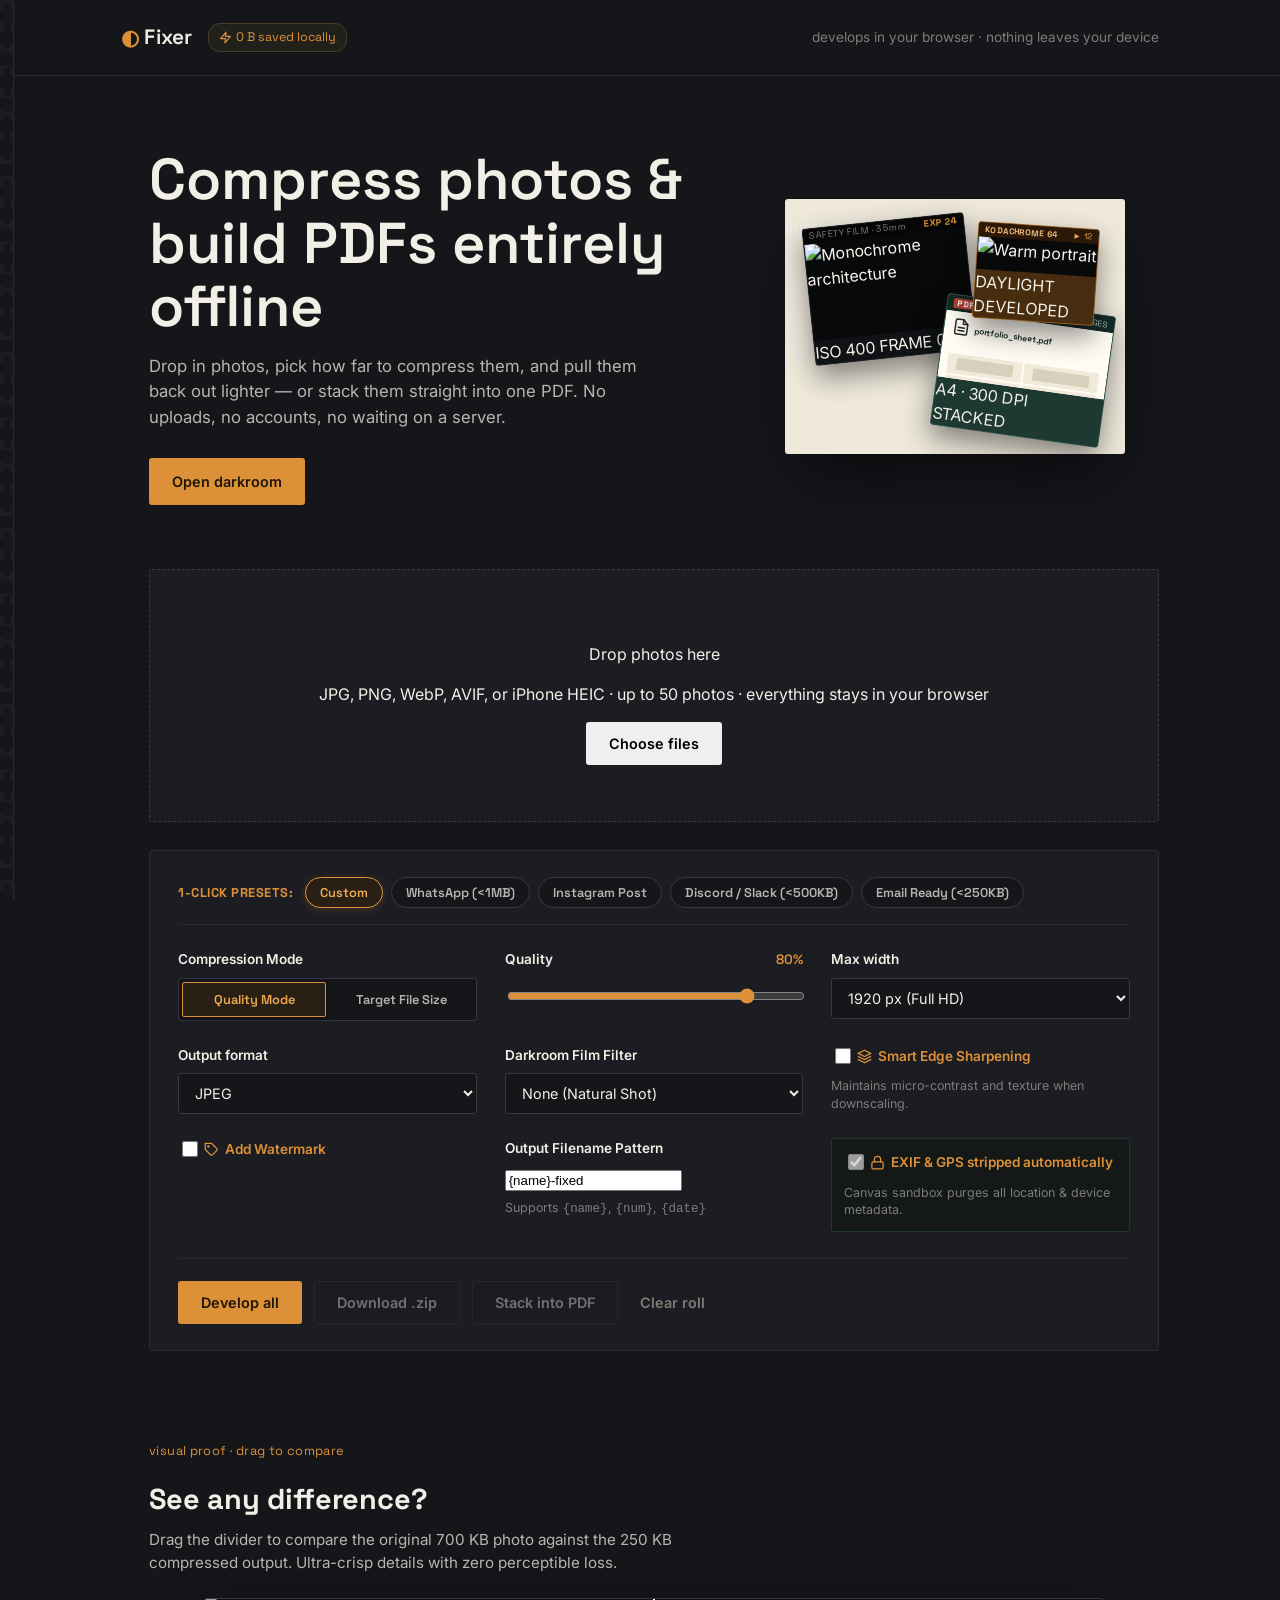
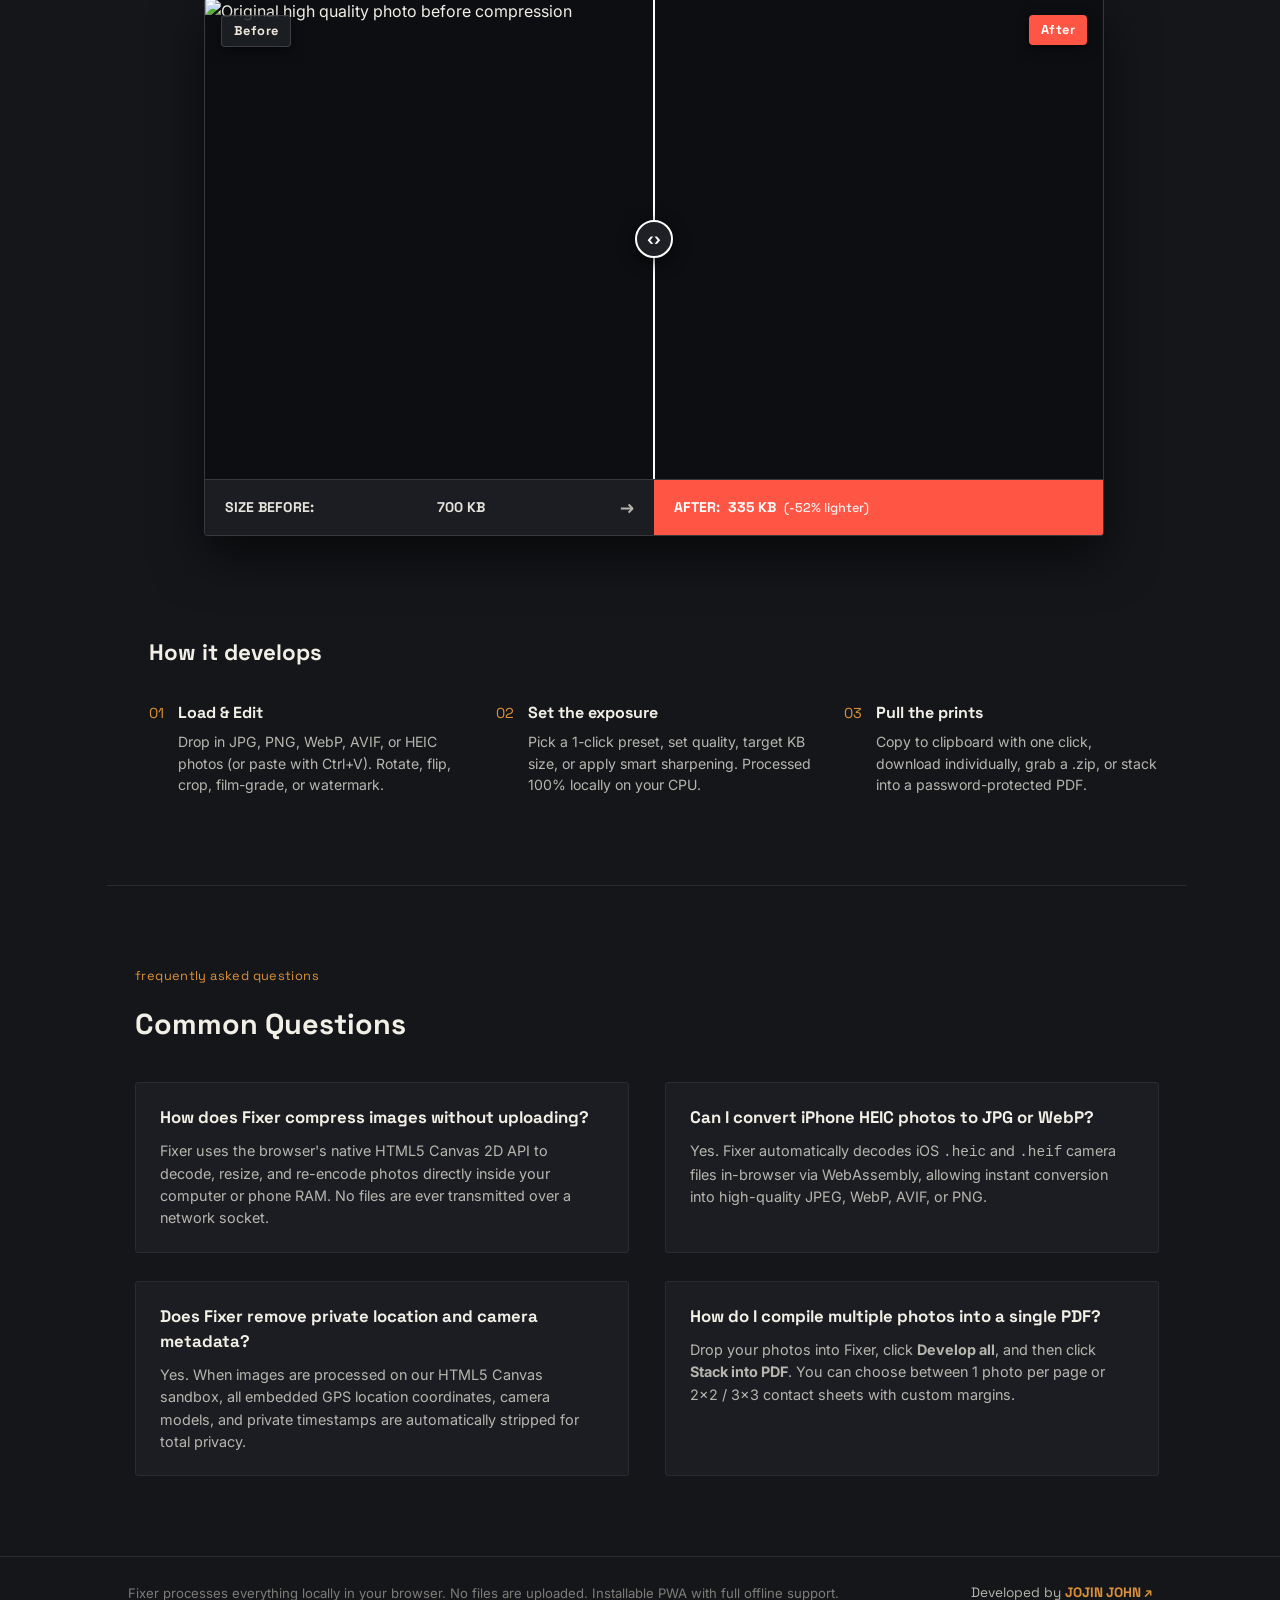
==== commit fef24667: "Optimize website SEO with Schema.org JSON-LD structured data, sitemap.xml, robots.txt, and FAQ marku" ====
--- a/index.html
+++ b/index.html
@@ -3,27 +3,113 @@
 <head>
 <meta charset="UTF-8">
 <meta name="viewport" content="width=device-width, initial-scale=1.0">
-<title>Fixer — Compress images & build PDFs, right in your browser</title>
-<meta name="description" content="Shrink photos and turn them into a PDF without uploading a single byte. Everything runs in your browser.">
+<title>Fixer — Free In-Browser Image Compressor, HEIC Converter & PDF Builder</title>
+<meta name="description" content="Compress JPG, PNG, WebP, AVIF & iPhone HEIC photos instantly in your browser with zero data uploads. 100% private, client-side photo processing developed by JOJIN JOHN.">
+<meta name="keywords" content="image compressor, photo compressor, reduce image size, in browser image compressor, offline image compressor, compress jpeg, compress png, compress webp, compress avif, heic to jpg, convert heic online, image to pdf, photo contact sheet, private photo compressor, no upload image compressor, Fixer, JOJIN JOHN">
+<meta name="author" content="JOJIN JOHN">
+<meta name="robots" content="index, follow, max-image-preview:large, max-snippet:-1, max-video-preview:-1">
 <meta name="theme-color" content="#15161a">
+
+<!-- Canonical URL -->
+<link rel="canonical" href="https://jojin1709.github.io/fixer/">
 
 <!-- Favicon & PWA -->
 <link rel="icon" type="image/svg+xml" href="favicon.svg">
+<link rel="apple-touch-icon" href="favicon.svg">
 <link rel="manifest" href="manifest.json">
-<link rel="canonical" href="https://jojin1709.github.io/fixer/">
-
-<!-- Open Graph / Facebook / Discord / WhatsApp -->
+
+<!-- Open Graph / Facebook / WhatsApp / LinkedIn -->
 <meta property="og:type" content="website">
+<meta property="og:site_name" content="Fixer Photo Studio">
 <meta property="og:url" content="https://jojin1709.github.io/fixer/">
-<meta property="og:title" content="Fixer — In-Browser Image Compressor & PDF Builder">
-<meta property="og:description" content="Shrink photos, batch convert, and build PDFs instantly in your browser. 100% private & client-side.">
-<meta property="og:image" content="favicon.svg">
+<meta property="og:title" content="Fixer — In-Browser Image Compressor, HEIC Converter & PDF Builder">
+<meta property="og:description" content="Compress JPG, PNG, WebP, AVIF & iPhone HEIC photos locally without uploading. 100% private & client-side by JOJIN JOHN.">
+<meta property="og:image" content="https://jojin1709.github.io/fixer/favicon.svg">
 
 <!-- Twitter Card -->
-<meta name="twitter:card" content="summary">
+<meta name="twitter:card" content="summary_large_image">
 <meta name="twitter:title" content="Fixer — In-Browser Image Compressor & PDF Builder">
-<meta name="twitter:description" content="Shrink photos, batch convert, and build PDFs instantly in your browser. 100% private & client-side.">
-<meta name="twitter:image" content="favicon.svg">
+<meta name="twitter:description" content="Compress JPG, PNG, WebP, AVIF & iPhone HEIC photos locally without uploading. 100% private & client-side by JOJIN JOHN.">
+<meta name="twitter:image" content="https://jojin1709.github.io/fixer/favicon.svg">
+
+<!-- Google Schema.org Structured Data (JSON-LD) for Fast Ranking -->
+<script type="application/ld+json">
+{
+  "@context": "https://schema.org",
+  "@graph": [
+    {
+      "@type": "WebApplication",
+      "@id": "https://jojin1709.github.io/fixer/#app",
+      "name": "Fixer",
+      "url": "https://jojin1709.github.io/fixer/",
+      "applicationCategory": "MultimediaApplication",
+      "operatingSystem": "All",
+      "browserRequirements": "Requires JavaScript. Requires HTML5 Canvas.",
+      "description": "Client-side web application to compress images (JPEG, PNG, WebP, AVIF), convert iPhone HEIC photos, and compile contact sheet PDFs 100% offline.",
+      "author": {
+        "@type": "Person",
+        "name": "JOJIN JOHN",
+        "url": "https://www.linkedin.com/in/jojin-john/"
+      },
+      "offers": {
+        "@type": "Offer",
+        "price": "0",
+        "priceCurrency": "USD"
+      },
+      "featureList": [
+        "In-Browser Image Compression",
+        "Target File Size Binary Search",
+        "iPhone HEIC to JPEG Conversion",
+        "Multi-Layout PDF Contact Sheet Builder",
+        "EXIF & GPS Metadata Purge",
+        "Aspect Ratio Cropper",
+        "Darkroom Film Presets",
+        "Logo & Text Watermarking",
+        "Smart Sharpening Filter",
+        "PWA Offline Mode"
+      ]
+    },
+    {
+      "@type": "FAQPage",
+      "@id": "https://jojin1709.github.io/fixer/#faq",
+      "mainEntity": [
+        {
+          "@type": "Question",
+          "name": "How does Fixer compress images without uploading?",
+          "acceptedAnswer": {
+            "@type": "Answer",
+            "text": "Fixer uses the browser's native HTML5 Canvas 2D API to re-encode and compress images directly inside your device's memory. No photos are ever sent over the internet or uploaded to any server."
+          }
+        },
+        {
+          "@type": "Question",
+          "name": "Can Fixer convert iPhone HEIC photos to JPG or WebP?",
+          "acceptedAnswer": {
+            "@type": "Answer",
+            "text": "Yes! Fixer decodes iOS HEIC and HEIF photos client-side in your browser and lets you export them as optimized JPEG, WebP, AVIF, or lossless PNG."
+          }
+        },
+        {
+          "@type": "Question",
+          "name": "Does Fixer remove location and camera metadata from photos?",
+          "acceptedAnswer": {
+            "@type": "Answer",
+            "text": "Yes. When images are developed on the HTML5 Canvas sandbox, all private EXIF data, GPS coordinates, and camera serial numbers are completely stripped automatically."
+          }
+        },
+        {
+          "@type": "Question",
+          "name": "Is Fixer completely free?",
+          "acceptedAnswer": {
+            "@type": "Answer",
+            "text": "Yes, Fixer is 100% free and open source with no subscriptions, accounts, or file size paywalls."
+          }
+        }
+      ]
+    }
+  ]
+}
+</script>
 
 <link rel="preconnect" href="https://fonts.googleapis.com">
 <link rel="preconnect" href="https://fonts.gstatic.com" crossorigin>
@@ -396,6 +482,32 @@
     </ol>
   </section>
 
+  <!-- SEO Frequently Asked Questions Section -->
+  <section class="faq wrap" id="faq">
+    <div class="faq-head">
+      <p class="frame-label">frequently asked questions</p>
+      <h2>Common Questions</h2>
+    </div>
+    <div class="faq-grid">
+      <div class="faq-item">
+        <h3>How does Fixer compress images without uploading?</h3>
+        <p>Fixer uses the browser's native HTML5 Canvas 2D API to decode, resize, and re-encode photos directly inside your computer or phone RAM. No files are ever transmitted over a network socket.</p>
+      </div>
+      <div class="faq-item">
+        <h3>Can I convert iPhone HEIC photos to JPG or WebP?</h3>
+        <p>Yes. Fixer automatically decodes iOS <code>.heic</code> and <code>.heif</code> camera files in-browser via WebAssembly, allowing instant conversion into high-quality JPEG, WebP, AVIF, or PNG.</p>
+      </div>
+      <div class="faq-item">
+        <h3>Does Fixer remove private location and camera metadata?</h3>
+        <p>Yes. When images are processed on our HTML5 Canvas sandbox, all embedded GPS location coordinates, camera models, and private timestamps are automatically stripped for total privacy.</p>
+      </div>
+      <div class="faq-item">
+        <h3>How do I compile multiple photos into a single PDF?</h3>
+        <p>Drop your photos into Fixer, click <strong>Develop all</strong>, and then click <strong>Stack into PDF</strong>. You can choose between 1 photo per page or 2×2 / 3×3 contact sheets with custom margins.</p>
+      </div>
+    </div>
+  </section>
+
 </main>
 
 <!-- PDF Options Modal -->
--- a/css/style.css
+++ b/css/style.css
@@ -1575,6 +1575,46 @@
   color: var(--text-low);
 }
 
+/* SEO FAQ Section */
+.faq {
+  padding: 80px 28px;
+  border-top: 1px solid var(--line-soft);
+}
+.faq-head {
+  margin-bottom: 36px;
+}
+.faq-head h2 {
+  font-family: var(--font-display);
+  font-size: 1.8rem;
+  margin: 0;
+}
+.faq-grid {
+  display: grid;
+  grid-template-columns: repeat(2, 1fr);
+  gap: 28px 36px;
+}
+.faq-item {
+  background: var(--ink-2);
+  border: 1px solid var(--line-soft);
+  border-radius: var(--radius);
+  padding: 22px 24px;
+}
+.faq-item h3 {
+  font-family: var(--font-display);
+  font-size: 1.05rem;
+  color: var(--text-hi);
+  margin: 0 0 10px;
+}
+.faq-item p {
+  margin: 0;
+  font-size: 0.9rem;
+  color: var(--text-mid);
+  line-height: 1.55;
+}
+@media (max-width: 768px) {
+  .faq-grid { grid-template-columns: 1fr; }
+}
+
 /* focus visibility */
 :focus-visible {
   outline: 2px solid var(--amber-bright);
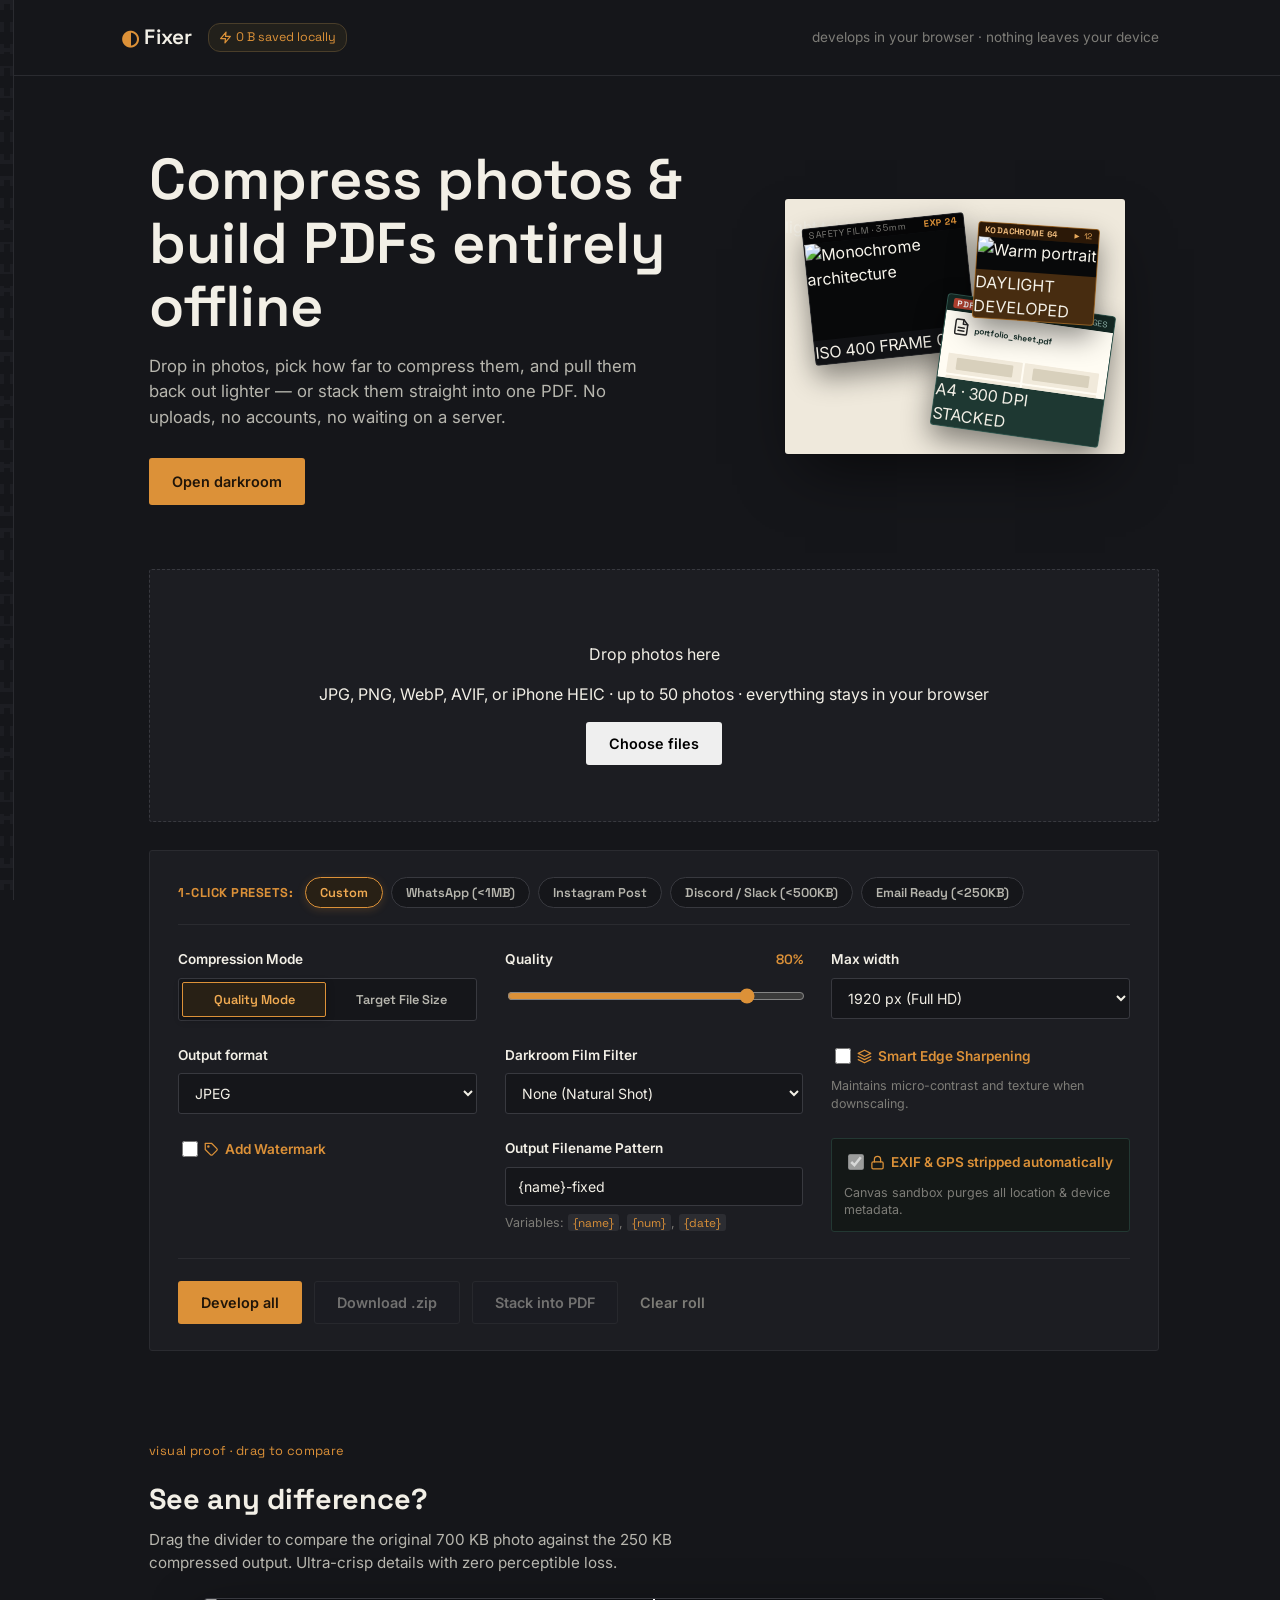
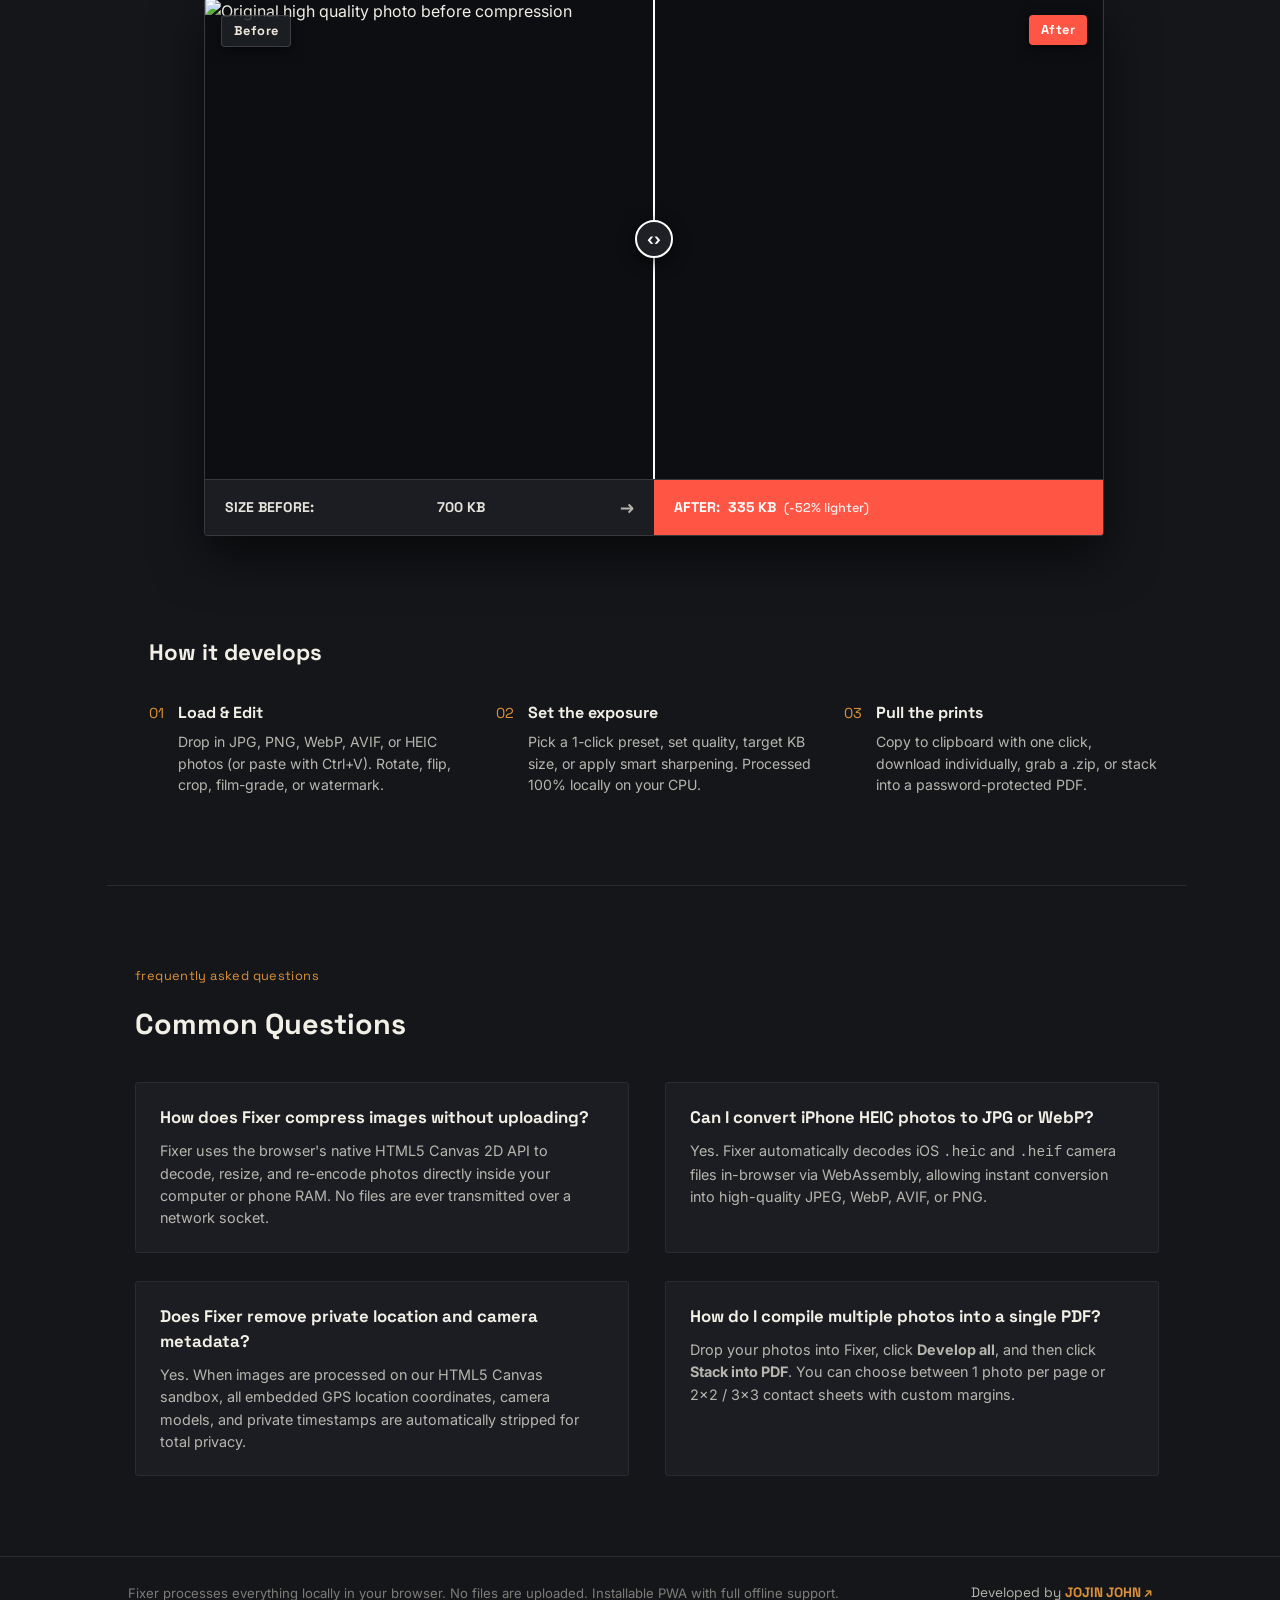
==== commit c74da4bc: "Fix darkroom styling for text inputs and code variables" ====
--- a/index.html
+++ b/index.html
@@ -360,8 +360,8 @@
       <!-- Output Naming Template -->
       <div class="control-group">
         <label for="filenameTemplate">Output Filename Pattern</label>
-        <input type="text" id="filenameTemplate" value="{name}-fixed" placeholder="e.g. {name}-fixed, photo_{num}">
-        <p class="control-hint">Supports <code>{name}</code>, <code>{num}</code>, <code>{date}</code></p>
+        <input type="text" id="filenameTemplate" value="{name}-fixed" placeholder="{name}-fixed">
+        <p class="control-hint">Variables: <code>{name}</code>, <code>{num}</code>, <code>{date}</code></p>
       </div>
 
       <div class="control-group privacy-group">
--- a/css/style.css
+++ b/css/style.css
@@ -582,12 +582,21 @@
   color: var(--text-low);
   line-height: 1.4;
 }
+.control-hint code {
+  font-family: var(--font-display);
+  background: rgba(255, 255, 255, 0.07);
+  color: var(--amber);
+  padding: 1px 5px;
+  border-radius: 3px;
+  font-size: 0.74rem;
+}
+
 input[type="range"] {
   width: 100%;
   accent-color: var(--amber);
   cursor: pointer;
 }
-input[type="number"], select {
+input[type="text"], input[type="number"], select {
   width: 100%;
   background: var(--ink);
   color: var(--text-hi);
@@ -595,10 +604,13 @@
   border-radius: var(--radius);
   padding: 10px 12px;
   font-family: var(--font-body);
-  font-size: 0.9rem;
-}
-input[type="number"]:focus, select:focus {
+  font-size: 0.88rem;
+  box-sizing: border-box;
+  transition: border-color 0.15s ease, box-shadow 0.15s ease;
+}
+input[type="text"]:focus, input[type="number"]:focus, select:focus {
   border-color: var(--amber);
+  box-shadow: 0 0 0 2px rgba(220, 145, 56, 0.2);
   outline: none;
 }
 
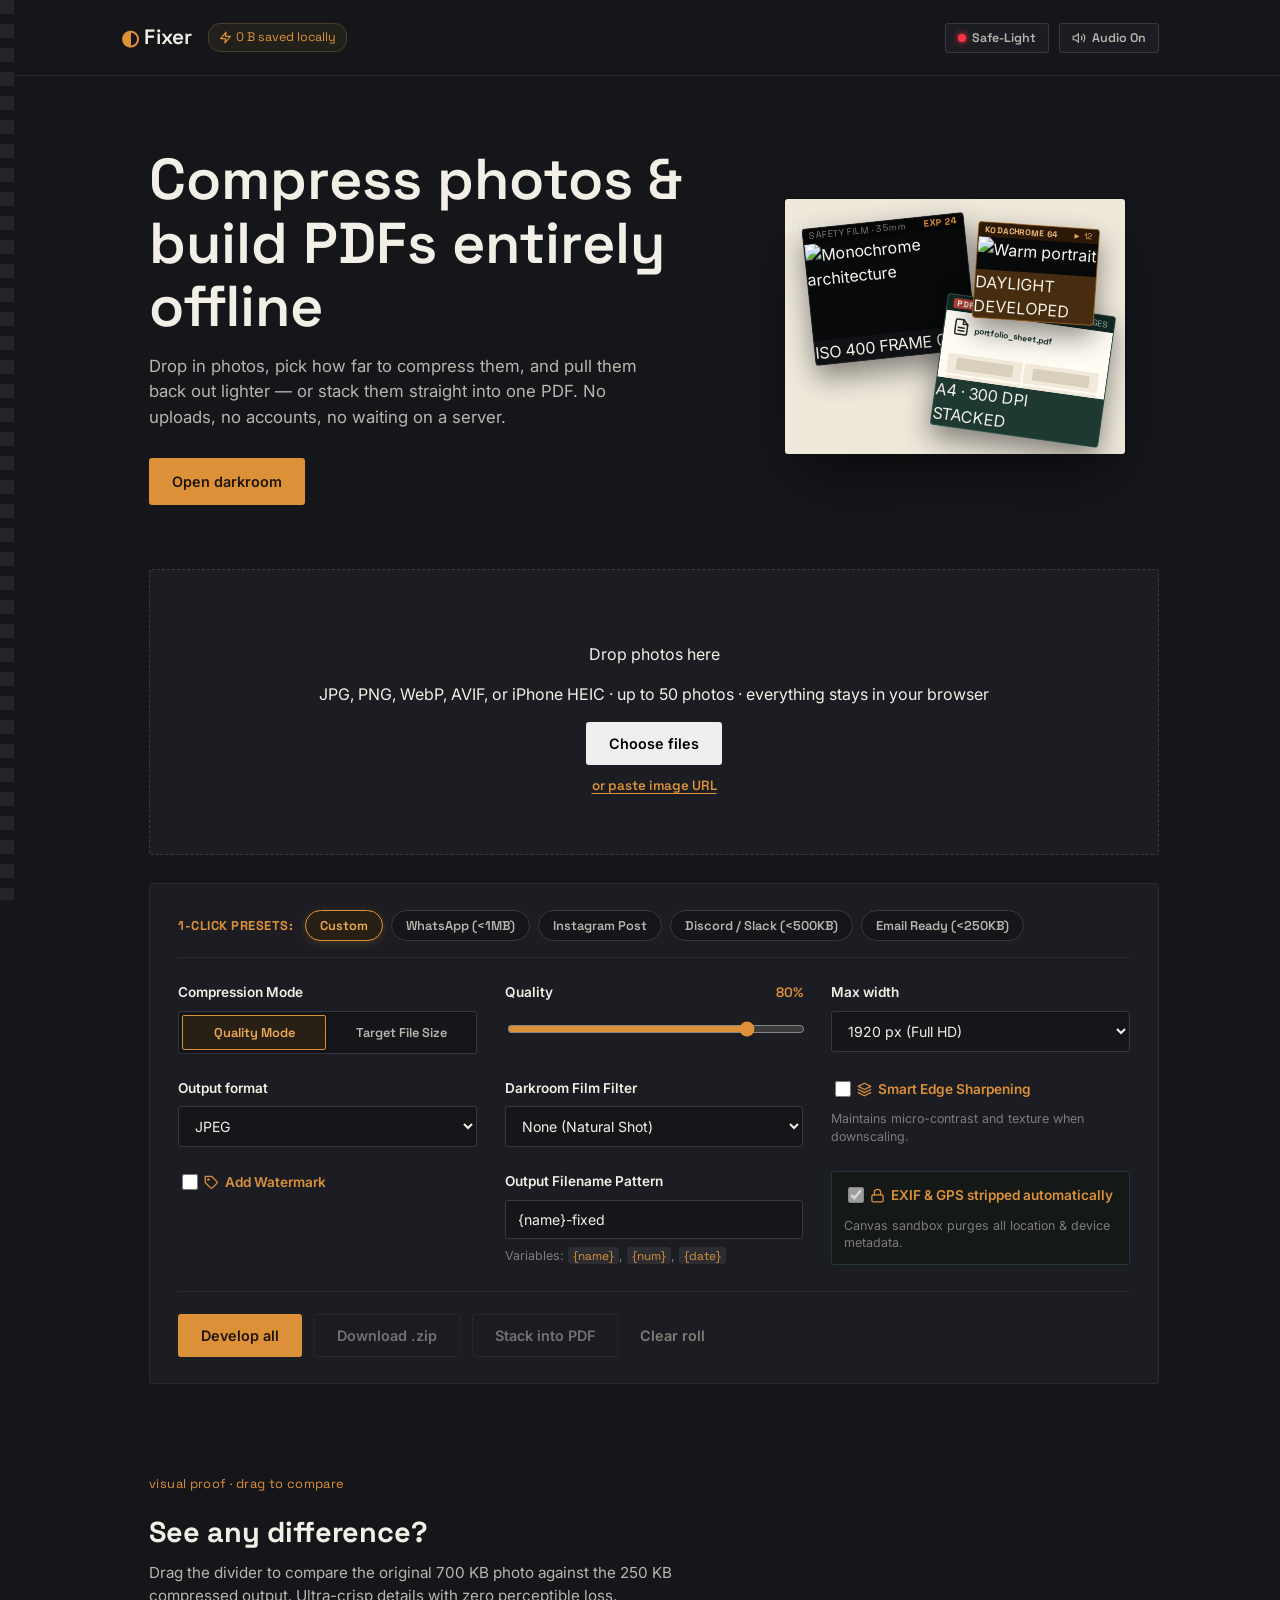
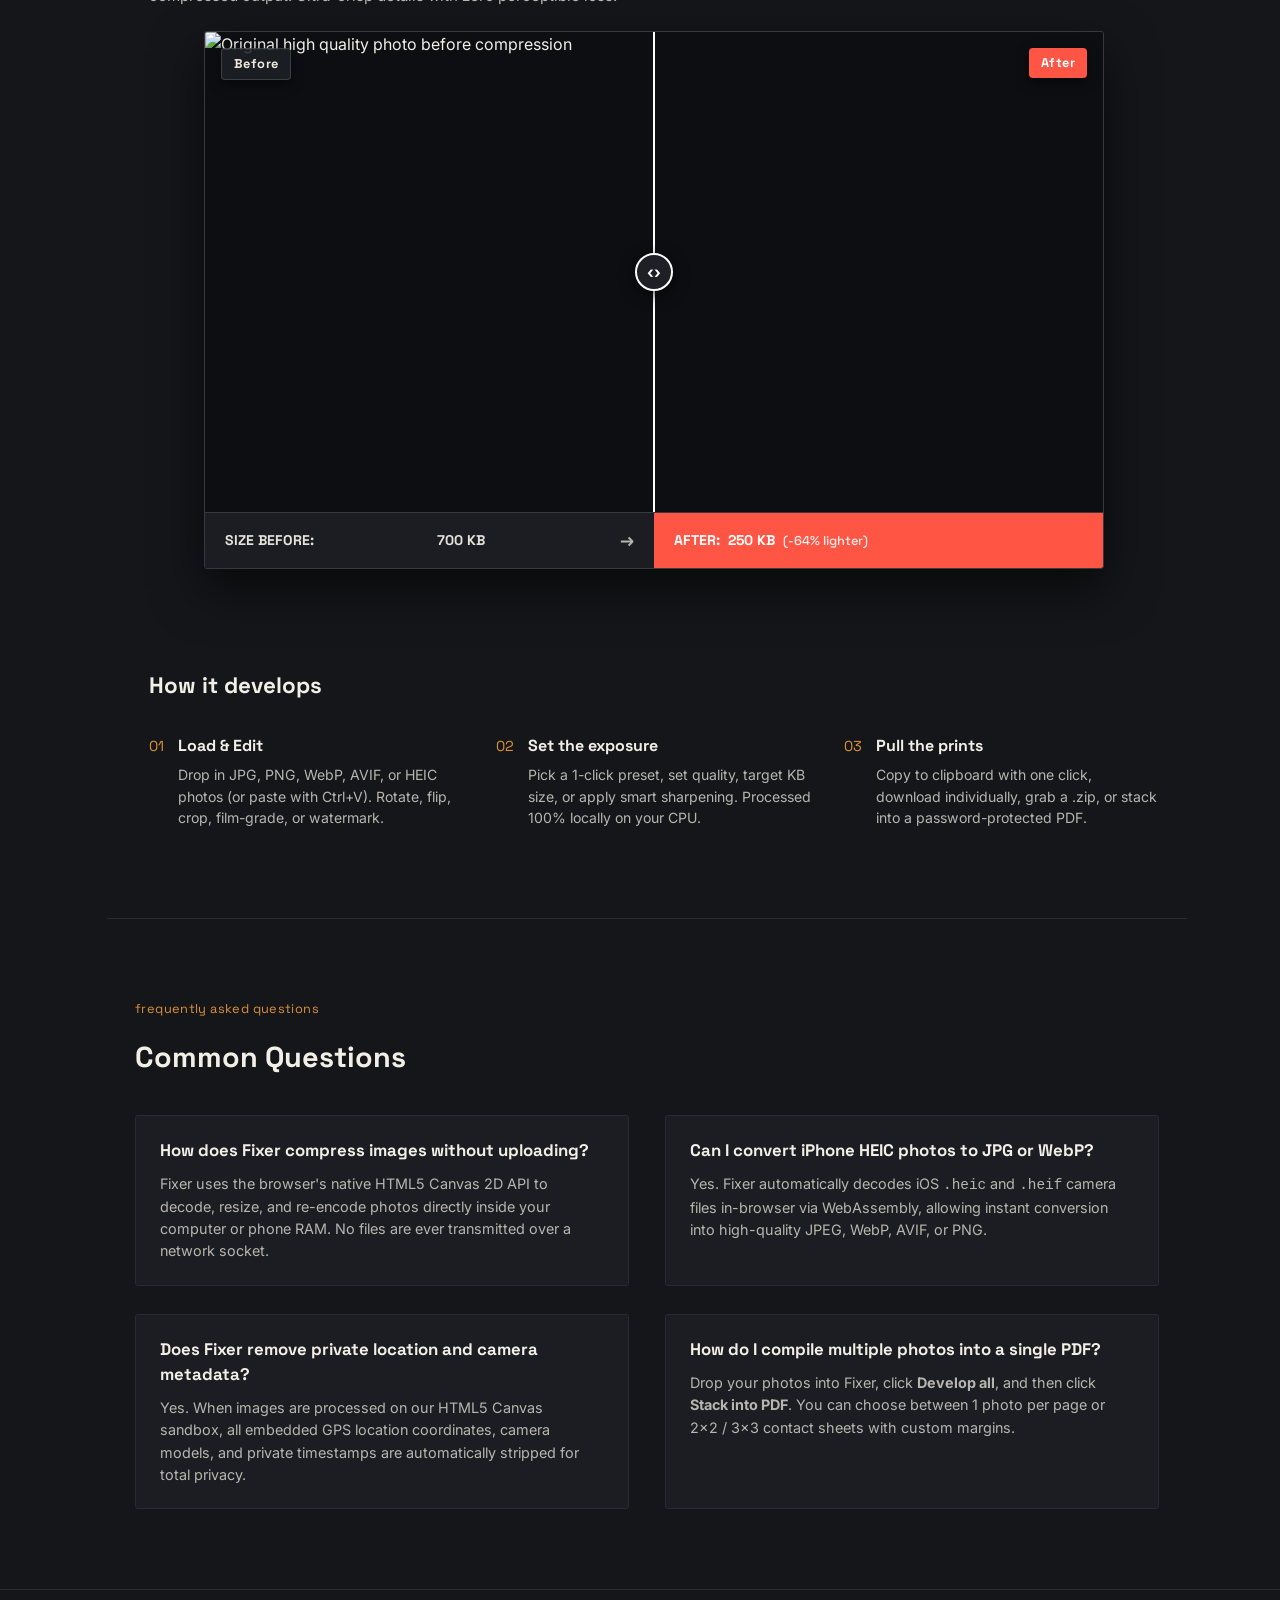
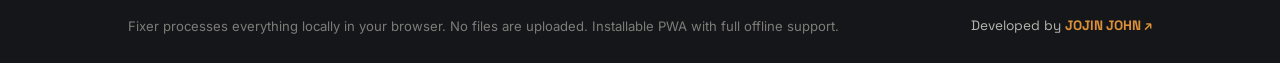
==== commit 62ecbc09: "Add Live Film Filter Previews, Red Safe-Light Theme, Web Audio Shutter Sound, Roll Report Receipt, W" ====
--- a/index.html
+++ b/index.html
@@ -136,7 +136,15 @@
         <svg class="ui-icon" width="13" height="13" viewBox="0 0 24 24" fill="none" stroke="currentColor" stroke-width="2.2" stroke-linecap="round" stroke-linejoin="round"><path d="M13 2L3 14h9l-1 8 10-12h-9l1-8z"/></svg> 0 B saved locally
       </span>
     </div>
-    <p class="tag">develops in your browser · nothing leaves your device</p>
+    <div class="head-controls">
+      <button type="button" class="head-btn" id="safelightToggleBtn" title="Toggle Analog Red Safe-Light Mode" aria-label="Toggle red safe-light theme">
+        <span class="lamp-dot"></span> Safe-Light
+      </button>
+      <button type="button" class="head-btn" id="soundToggleBtn" title="Toggle Mechanical Shutter Sound" aria-label="Toggle shutter sound">
+        <svg class="ui-icon" width="14" height="14" viewBox="0 0 24 24" fill="none" stroke="currentColor" stroke-width="2"><polygon points="11 5 6 9 2 9 2 15 6 15 11 19 11 5"/><path d="M19.07 4.93a10 10 0 0 1 0 14.14M15.54 8.46a5 5 0 0 1 0 7.07"/></svg>
+        <span id="soundLabel">Audio On</span>
+      </button>
+    </div>
   </div>
 </header>
 
@@ -222,7 +230,10 @@
       <div class="drop-inner">
         <p class="drop-title">Drop photos here</p>
         <p class="drop-sub">JPG, PNG, WebP, AVIF, or iPhone HEIC · up to 50 photos · everything stays in your browser</p>
-        <button type="button" class="btn btn-secondary" id="browseBtn">Choose files</button>
+        <div class="drop-actions">
+          <button type="button" class="btn btn-secondary" id="browseBtn">Choose files</button>
+          <button type="button" class="btn-link" id="openUrlImportBtn">or paste image URL</button>
+        </div>
         <input type="file" id="fileInput" accept="image/jpeg,image/png,image/webp,image/avif,image/heic,image/heif,.heic,.heif" multiple hidden>
       </div>
     </div>
@@ -637,6 +648,70 @@
   </div>
 </div>
 
+<!-- URL Image Import Modal -->
+<div class="app-modal" id="urlImportModal" hidden role="dialog" aria-modal="true" aria-labelledby="urlModalTitle">
+  <div class="modal-dialog">
+    <div class="modal-header">
+      <div>
+        <h3 id="urlModalTitle">Import from Web URL</h3>
+        <p class="modal-sub">Fetch an image directly from the web into your darkroom</p>
+      </div>
+      <button type="button" class="btn-close" id="closeUrlModalBtn" aria-label="Close URL import dialog">✕</button>
+    </div>
+    <div class="modal-body">
+      <div class="modal-group">
+        <label for="imageUrlInput">Image Link (URL)</label>
+        <input type="url" id="imageUrlInput" placeholder="https://example.com/photo.jpg" autofocus>
+      </div>
+    </div>
+    <div class="modal-footer">
+      <button type="button" class="btn btn-ghost" id="cancelUrlModalBtn">Cancel</button>
+      <button type="button" class="btn btn-primary" id="confirmFetchUrlBtn">Load Image</button>
+    </div>
+  </div>
+</div>
+
+<!-- Roll Report Summary Receipt Modal -->
+<div class="app-modal" id="reportModal" hidden role="dialog" aria-modal="true" aria-labelledby="reportModalTitle">
+  <div class="modal-dialog report-dialog">
+    <div class="modal-header">
+      <div>
+        <h3 id="reportModalTitle">
+          <svg class="ui-icon" width="18" height="18" viewBox="0 0 24 24" fill="none" stroke="currentColor" stroke-width="2"><path d="M14 2H6a2 2 0 0 0-2 2v16a2 2 0 0 0 2 2h12a2 2 0 0 0 2-2V8z"/><polyline points="14 2 14 8 20 8"/><line x1="16" y1="13" x2="8" y2="13"/><line x1="16" y1="17" x2="8" y2="17"/></svg>
+          Roll Development Receipt
+        </h3>
+        <p class="modal-sub">Batch development complete &amp; verified locally</p>
+      </div>
+      <button type="button" class="btn-close" id="closeReportModalBtn" aria-label="Close receipt dialog">✕</button>
+    </div>
+    <div class="modal-body">
+      <div class="report-card">
+        <div class="report-stat-row">
+          <span class="report-label">Frames Developed:</span>
+          <span class="report-val" id="reportCount">0</span>
+        </div>
+        <div class="report-stat-row">
+          <span class="report-label">Original Weight:</span>
+          <span class="report-val" id="reportOrigSize">0 MB</span>
+        </div>
+        <div class="report-stat-row">
+          <span class="report-label">Optimized Output:</span>
+          <span class="report-val" id="reportOutSize">0 MB</span>
+        </div>
+        <div class="report-divider"></div>
+        <div class="report-stat-row highlight">
+          <span class="report-label">Total Data Saved:</span>
+          <span class="report-val" id="reportSaved">0 MB (-0%)</span>
+        </div>
+      </div>
+    </div>
+    <div class="modal-footer">
+      <button type="button" class="btn btn-ghost" id="reportCloseBtn">Close</button>
+      <button type="button" class="btn btn-primary" id="reportZipBtn">Download .zip</button>
+    </div>
+  </div>
+</div>
+
 <footer class="site-foot">
   <div class="wrap foot-row">
     <p>Fixer processes everything locally in your browser. No files are uploaded. Installable PWA with full offline support.</p>
--- a/css/style.css
+++ b/css/style.css
@@ -20,6 +20,25 @@
   --font-body: 'Inter', sans-serif;
 }
 
+/* Red Safe-Light Analog Darkroom Theme */
+[data-theme="safelight"] {
+  --ink: #120505;
+  --ink-2: #1c0808;
+  --line: #3e1212;
+  --line-soft: #2e0d0d;
+  --amber: #ff3344;
+  --amber-bright: #ff5566;
+  --teal: #991a26;
+  --teal-bright: #d92638;
+  --text-hi: #ffdddd;
+  --text-mid: #cc9999;
+  --text-low: #884444;
+}
+[data-theme="safelight"] .sprocket-rail {
+  background-image: repeating-linear-gradient(to bottom, #ff3344 0, #ff3344 14px, transparent 14px, transparent 24px);
+  opacity: 0.6;
+}
+
 * { box-sizing: border-box; }
 
 html { scroll-behavior: smooth; }
@@ -31,6 +50,7 @@
   font-family: var(--font-body);
   line-height: 1.5;
   -webkit-font-smoothing: antialiased;
+  transition: background-color 0.25s ease, color 0.25s ease;
 }
 
 .sr-only {
@@ -58,25 +78,15 @@
   position: fixed;
   top: 0; left: 0; bottom: 0;
   width: 14px;
-  background: repeating-linear-gradient(
+  background-image: repeating-linear-gradient(
     to bottom,
-    var(--ink-2) 0, var(--ink-2) 10px,
-    transparent 10px, transparent 22px
+    #24252a 0,
+    #24252a 14px,
+    transparent 14px,
+    transparent 24px
   );
-  border-right: 1px solid var(--line-soft);
-  z-index: 5;
+  z-index: 10;
   pointer-events: none;
-}
-.sprocket-rail::before {
-  content: "";
-  position: absolute;
-  top: 0; left: 4px;
-  width: 6px; height: 100%;
-  background: repeating-linear-gradient(
-    to bottom,
-    transparent 0, transparent 4px,
-    var(--ink) 4px, var(--ink) 16px
-  );
 }
 
 @media (max-width: 720px) {
@@ -125,6 +135,42 @@
   display: inline-flex;
   align-items: center;
   gap: 4px;
+}
+.head-controls {
+  display: flex;
+  align-items: center;
+  gap: 10px;
+}
+.head-btn {
+  background: var(--ink-2);
+  border: 1px solid var(--line);
+  color: var(--text-mid);
+  padding: 6px 12px;
+  border-radius: var(--radius);
+  font-family: var(--font-display);
+  font-size: 0.78rem;
+  font-weight: 600;
+  cursor: pointer;
+  display: inline-flex;
+  align-items: center;
+  gap: 6px;
+  transition: all 0.15s ease;
+}
+.head-btn:hover {
+  border-color: var(--amber);
+  color: var(--text-hi);
+}
+.head-btn.active {
+  background: #281010;
+  color: var(--amber-bright);
+  border-color: var(--amber);
+}
+.lamp-dot {
+  width: 8px;
+  height: 8px;
+  border-radius: 50%;
+  background: #ff3344;
+  box-shadow: 0 0 6px #ff3344;
 }
 .tag {
   margin: 0;
@@ -1627,6 +1673,61 @@
   .faq-grid { grid-template-columns: 1fr; }
 }
 
+/* Live Film Filter Preview on Frames */
+.preview-bw-noir img { filter: grayscale(100%) contrast(140%) brightness(95%) !important; }
+.preview-kodachrome img { filter: sepia(20%) saturate(140%) contrast(110%) brightness(102%) !important; }
+.preview-fuji-chrome img { filter: saturate(115%) hue-rotate(5deg) contrast(115%) brightness(100%) !important; }
+.preview-sepia img { filter: sepia(75%) contrast(110%) brightness(95%) !important; }
+
+/* Dropzone Actions & URL Import */
+.drop-actions {
+  display: flex;
+  flex-direction: column;
+  align-items: center;
+  gap: 8px;
+  margin-top: 14px;
+}
+.btn-link {
+  background: transparent;
+  border: none;
+  color: var(--amber);
+  font-family: var(--font-display);
+  font-size: 0.84rem;
+  font-weight: 600;
+  cursor: pointer;
+  text-decoration: underline;
+  text-underline-offset: 3px;
+  padding: 4px 8px;
+}
+.btn-link:hover { color: var(--amber-bright); }
+
+/* Roll Report Receipt Modal */
+.report-dialog { max-width: 440px; }
+.report-card {
+  background: var(--ink);
+  border: 1px dashed var(--line);
+  border-radius: var(--radius);
+  padding: 18px 20px;
+  font-family: var(--font-display);
+}
+.report-stat-row {
+  display: flex;
+  justify-content: space-between;
+  padding: 6px 0;
+  font-size: 0.88rem;
+  color: var(--text-mid);
+}
+.report-stat-row.highlight {
+  color: var(--amber-bright);
+  font-size: 1.05rem;
+  font-weight: 700;
+}
+.report-divider {
+  height: 1px;
+  border-top: 1px dashed var(--line);
+  margin: 12px 0;
+}
+
 /* focus visibility */
 :focus-visible {
   outline: 2px solid var(--amber-bright);
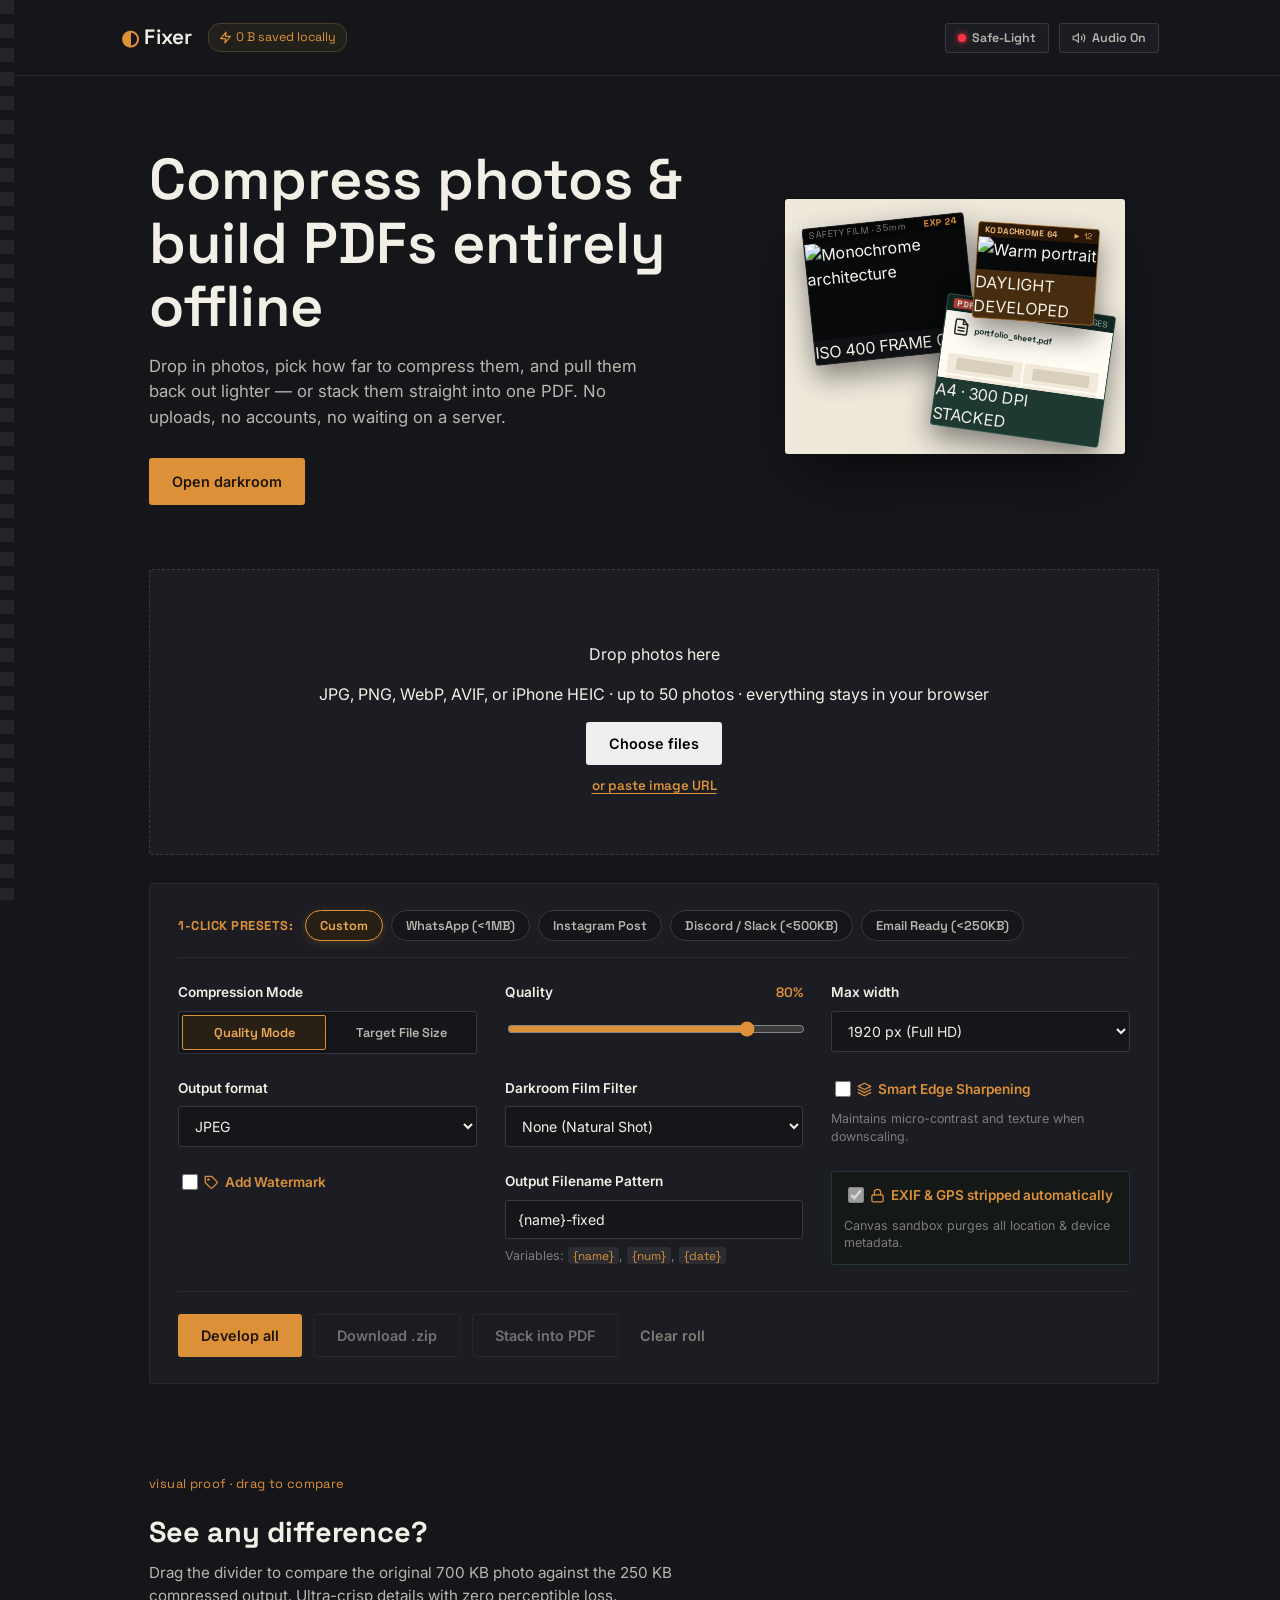
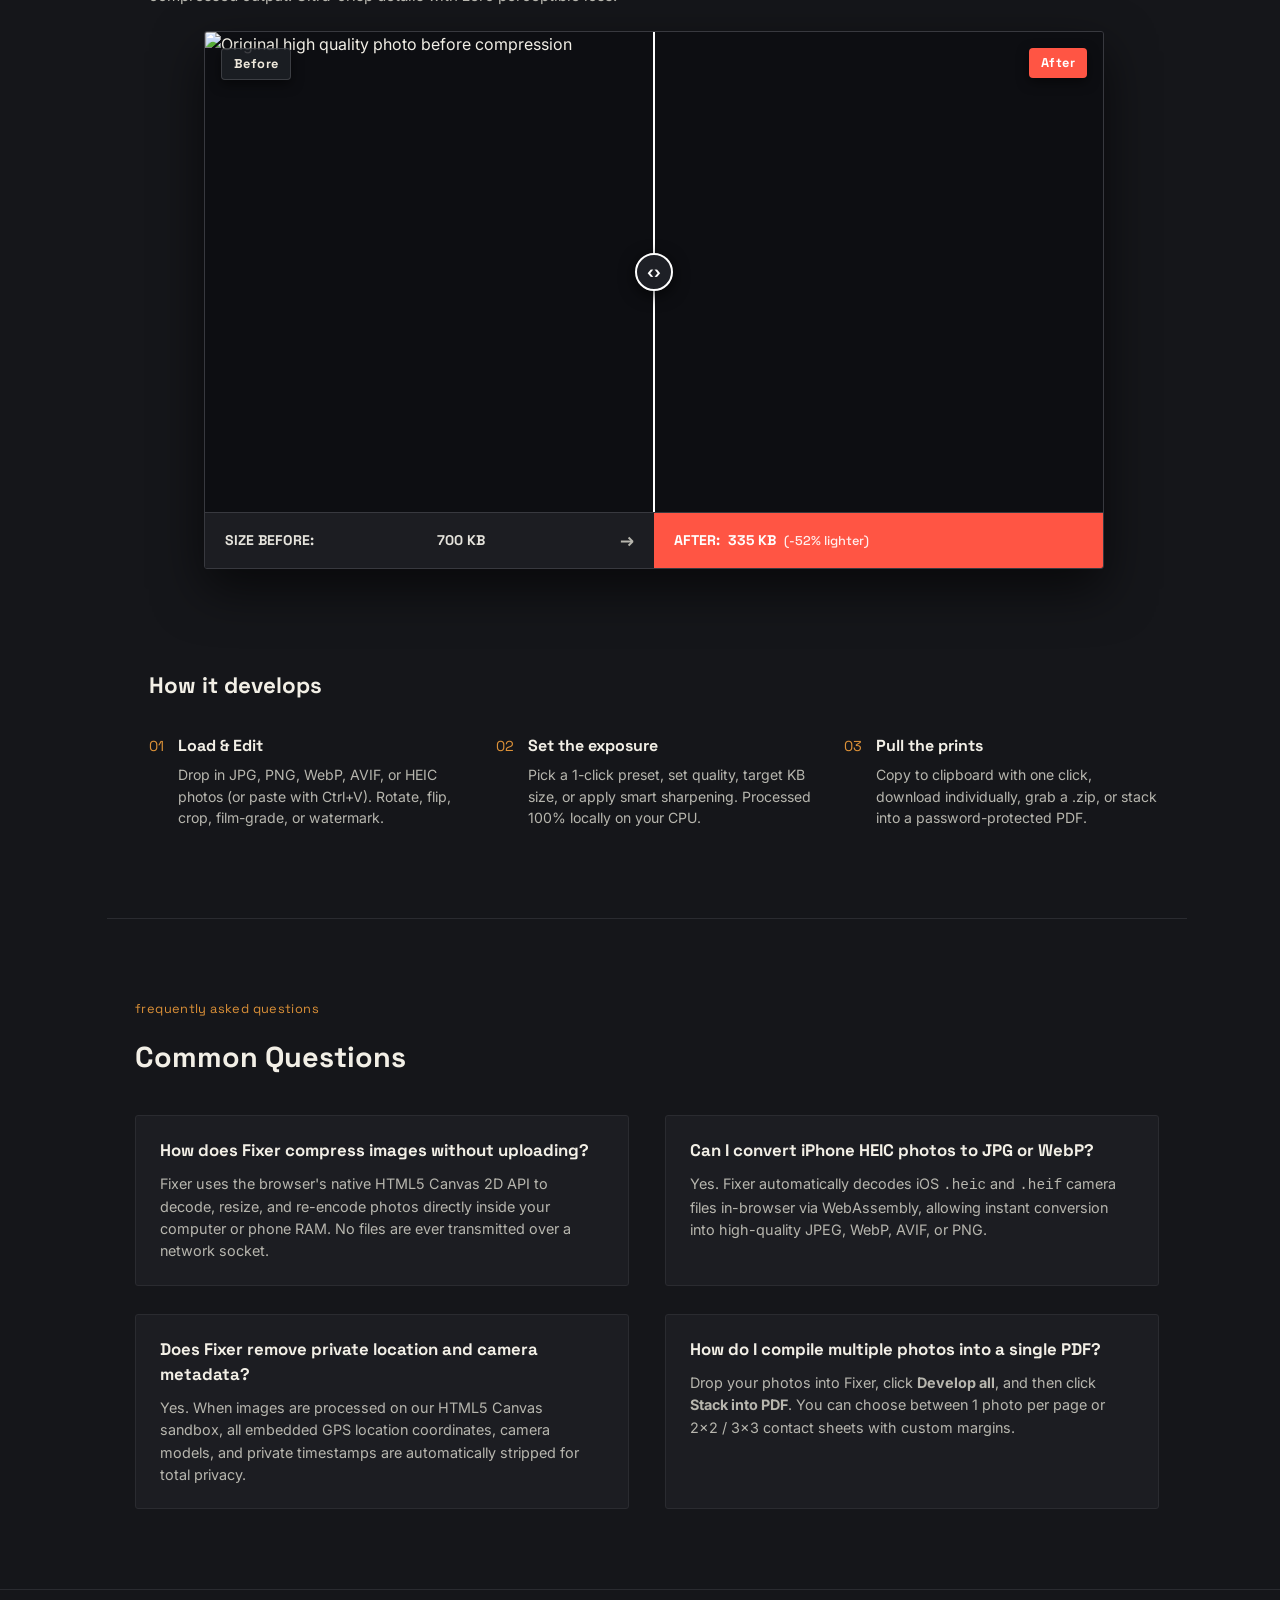
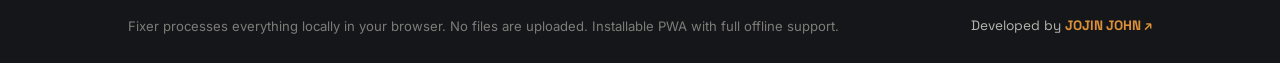
==== commit fd83eed4: "Add full-screen Photo Lightbox Preview with click-to-preview thumbnail and toolbar button" ====
--- a/index.html
+++ b/index.html
@@ -618,6 +618,32 @@
   </div>
 </div>
 
+<!-- Full-Screen Photo Lightbox Preview Modal -->
+<div class="lightbox-modal" id="lightboxModal" hidden role="dialog" aria-modal="true" aria-labelledby="lightboxTitle">
+  <div class="lightbox-dialog">
+    <div class="lightbox-header">
+      <div>
+        <h3 id="lightboxTitle">Photo Preview</h3>
+        <p class="lightbox-meta" id="lightboxMeta">Dimensions: -- · Size: --</p>
+      </div>
+      <div class="lightbox-head-actions">
+        <button type="button" class="btn-toggle-ver" id="lightboxToggleVerBtn" hidden>Show Original</button>
+        <button type="button" class="btn-close" id="closeLightboxBtn" aria-label="Close preview dialog">✕</button>
+      </div>
+    </div>
+    <div class="lightbox-stage" id="lightboxStage">
+      <img id="lightboxImg" alt="High resolution preview" draggable="false">
+    </div>
+    <div class="lightbox-footer">
+      <span id="lightboxFilterBadge" class="lightbox-filter-badge" hidden>Filter: None</span>
+      <div class="lightbox-btns">
+        <button type="button" class="btn btn-ghost" id="lightboxCloseBtn">Close</button>
+        <button type="button" class="btn btn-primary" id="lightboxDlBtn">Download</button>
+      </div>
+    </div>
+  </div>
+</div>
+
 <!-- Before / After Compare Modal -->
 <div class="compare-modal" id="compareModal" hidden role="dialog" aria-modal="true" aria-labelledby="compareTitle">
   <div class="compare-dialog">
--- a/css/style.css
+++ b/css/style.css
@@ -1501,6 +1501,111 @@
   to { opacity: 1; }
 }
 
+/* Lightbox Preview Modal */
+.lightbox-modal {
+  position: fixed;
+  inset: 0;
+  background: rgba(8, 9, 11, 0.88);
+  backdrop-filter: blur(8px);
+  z-index: 250;
+  display: flex;
+  align-items: center;
+  justify-content: center;
+  padding: 24px;
+}
+.lightbox-modal[hidden] { display: none; }
+.lightbox-dialog {
+  background: var(--ink-2);
+  border: 1px solid var(--line);
+  border-radius: var(--radius);
+  width: 100%;
+  max-width: 960px;
+  max-height: 90vh;
+  box-shadow: 0 30px 70px rgba(0,0,0,0.8);
+  display: flex;
+  flex-direction: column;
+  overflow: hidden;
+  animation: fadeIn 0.15s ease;
+}
+.lightbox-header {
+  display: flex;
+  justify-content: space-between;
+  align-items: center;
+  padding: 16px 22px;
+  border-bottom: 1px solid var(--line-soft);
+}
+.lightbox-header h3 {
+  margin: 0;
+  font-family: var(--font-display);
+  font-size: 1.15rem;
+}
+.lightbox-meta {
+  margin: 4px 0 0;
+  font-size: 0.8rem;
+  color: var(--text-mid);
+}
+.lightbox-head-actions {
+  display: flex;
+  align-items: center;
+  gap: 10px;
+}
+.btn-toggle-ver {
+  background: #262118;
+  border: 1px solid var(--amber);
+  color: var(--amber-bright);
+  padding: 5px 12px;
+  border-radius: var(--radius);
+  font-family: var(--font-display);
+  font-size: 0.78rem;
+  font-weight: 600;
+  cursor: pointer;
+}
+.lightbox-stage {
+  position: relative;
+  width: 100%;
+  height: 60vh;
+  background: #090a0d;
+  display: flex;
+  align-items: center;
+  justify-content: center;
+  overflow: hidden;
+  padding: 16px;
+}
+.lightbox-stage img {
+  max-width: 100%;
+  max-height: 100%;
+  object-fit: contain;
+  border-radius: 2px;
+  box-shadow: 0 4px 20px rgba(0,0,0,0.6);
+  user-select: none;
+  -webkit-user-select: none;
+  -webkit-user-drag: none;
+}
+.lightbox-footer {
+  padding: 12px 22px;
+  border-top: 1px solid var(--line-soft);
+  display: flex;
+  justify-content: space-between;
+  align-items: center;
+}
+.lightbox-filter-badge {
+  font-family: var(--font-display);
+  font-size: 0.78rem;
+  background: rgba(220, 145, 56, 0.15);
+  color: var(--amber-bright);
+  border: 1px solid rgba(220, 145, 56, 0.3);
+  padding: 3px 8px;
+  border-radius: 4px;
+}
+.lightbox-btns {
+  display: flex;
+  align-items: center;
+  gap: 10px;
+}
+.frame-thumb {
+  cursor: pointer;
+}
+
 .compare-dialog {
   background: var(--ink-2);
   border: 1px solid var(--line);
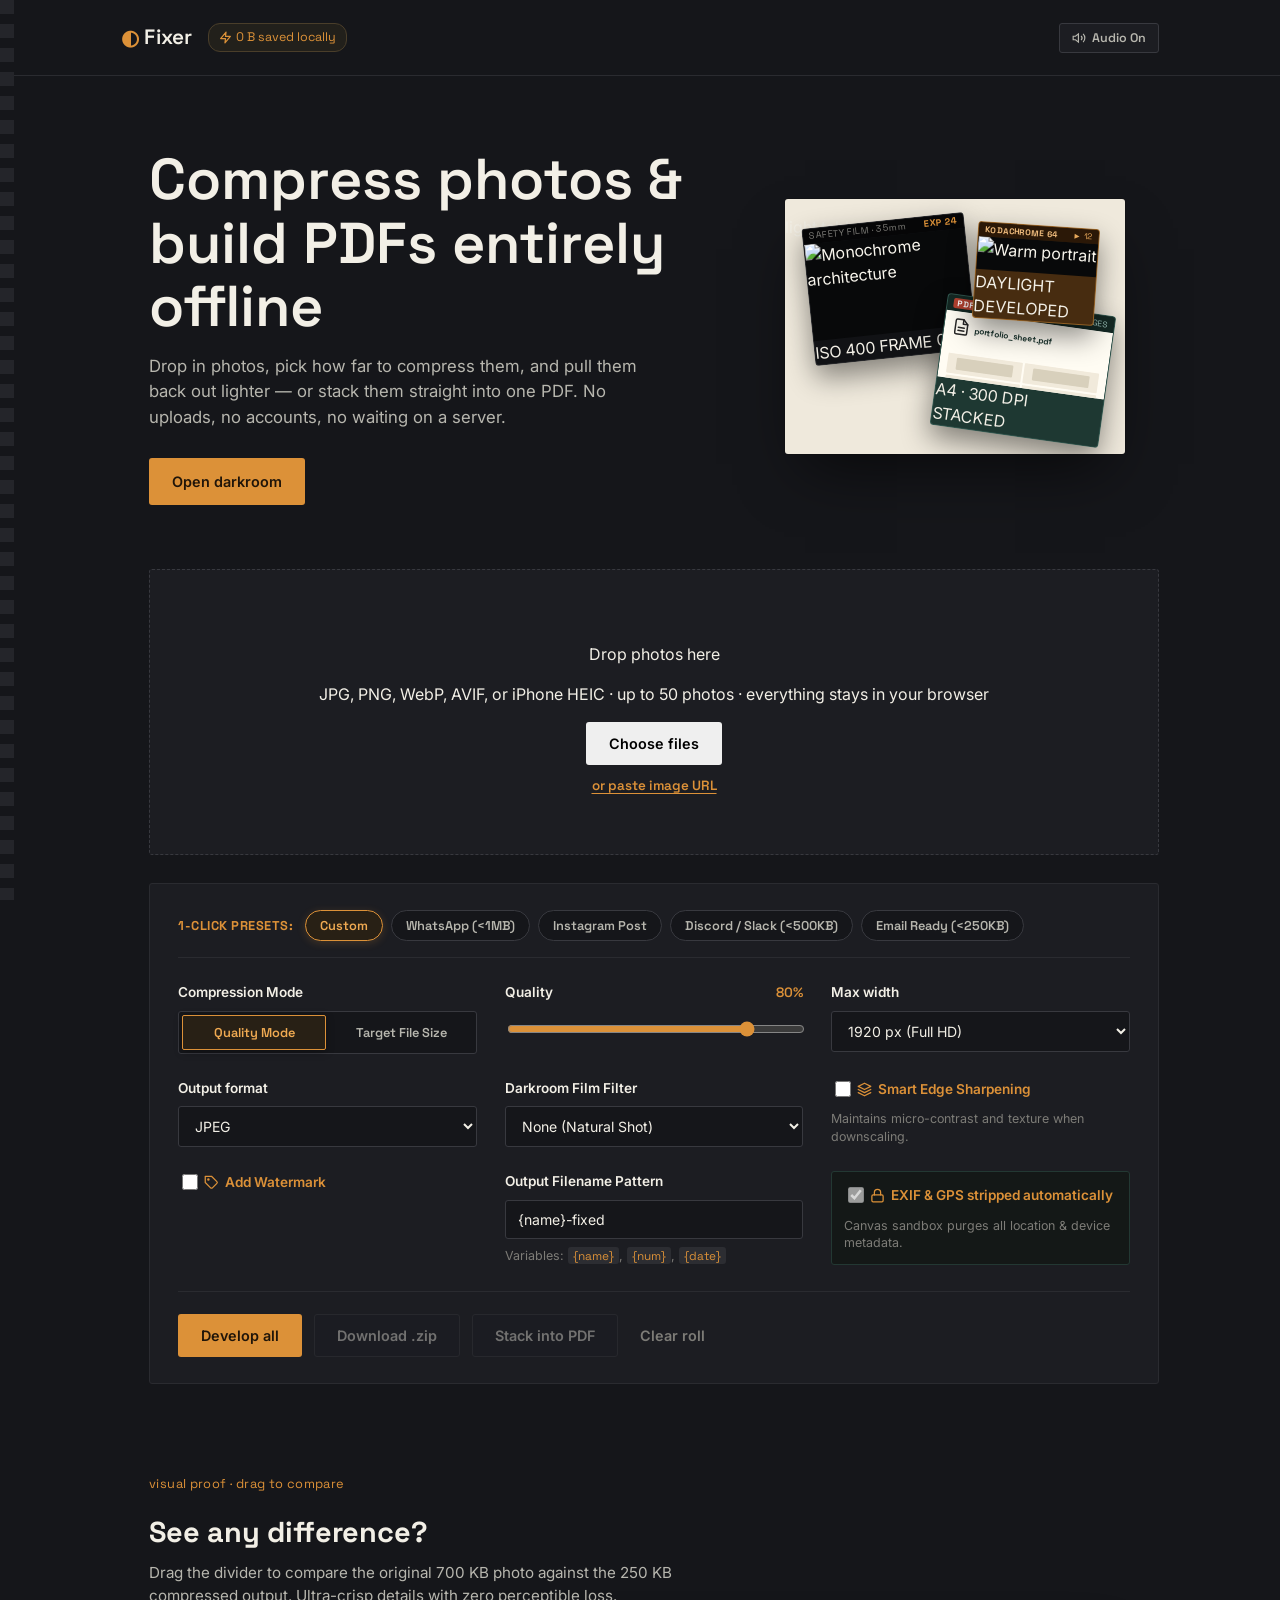
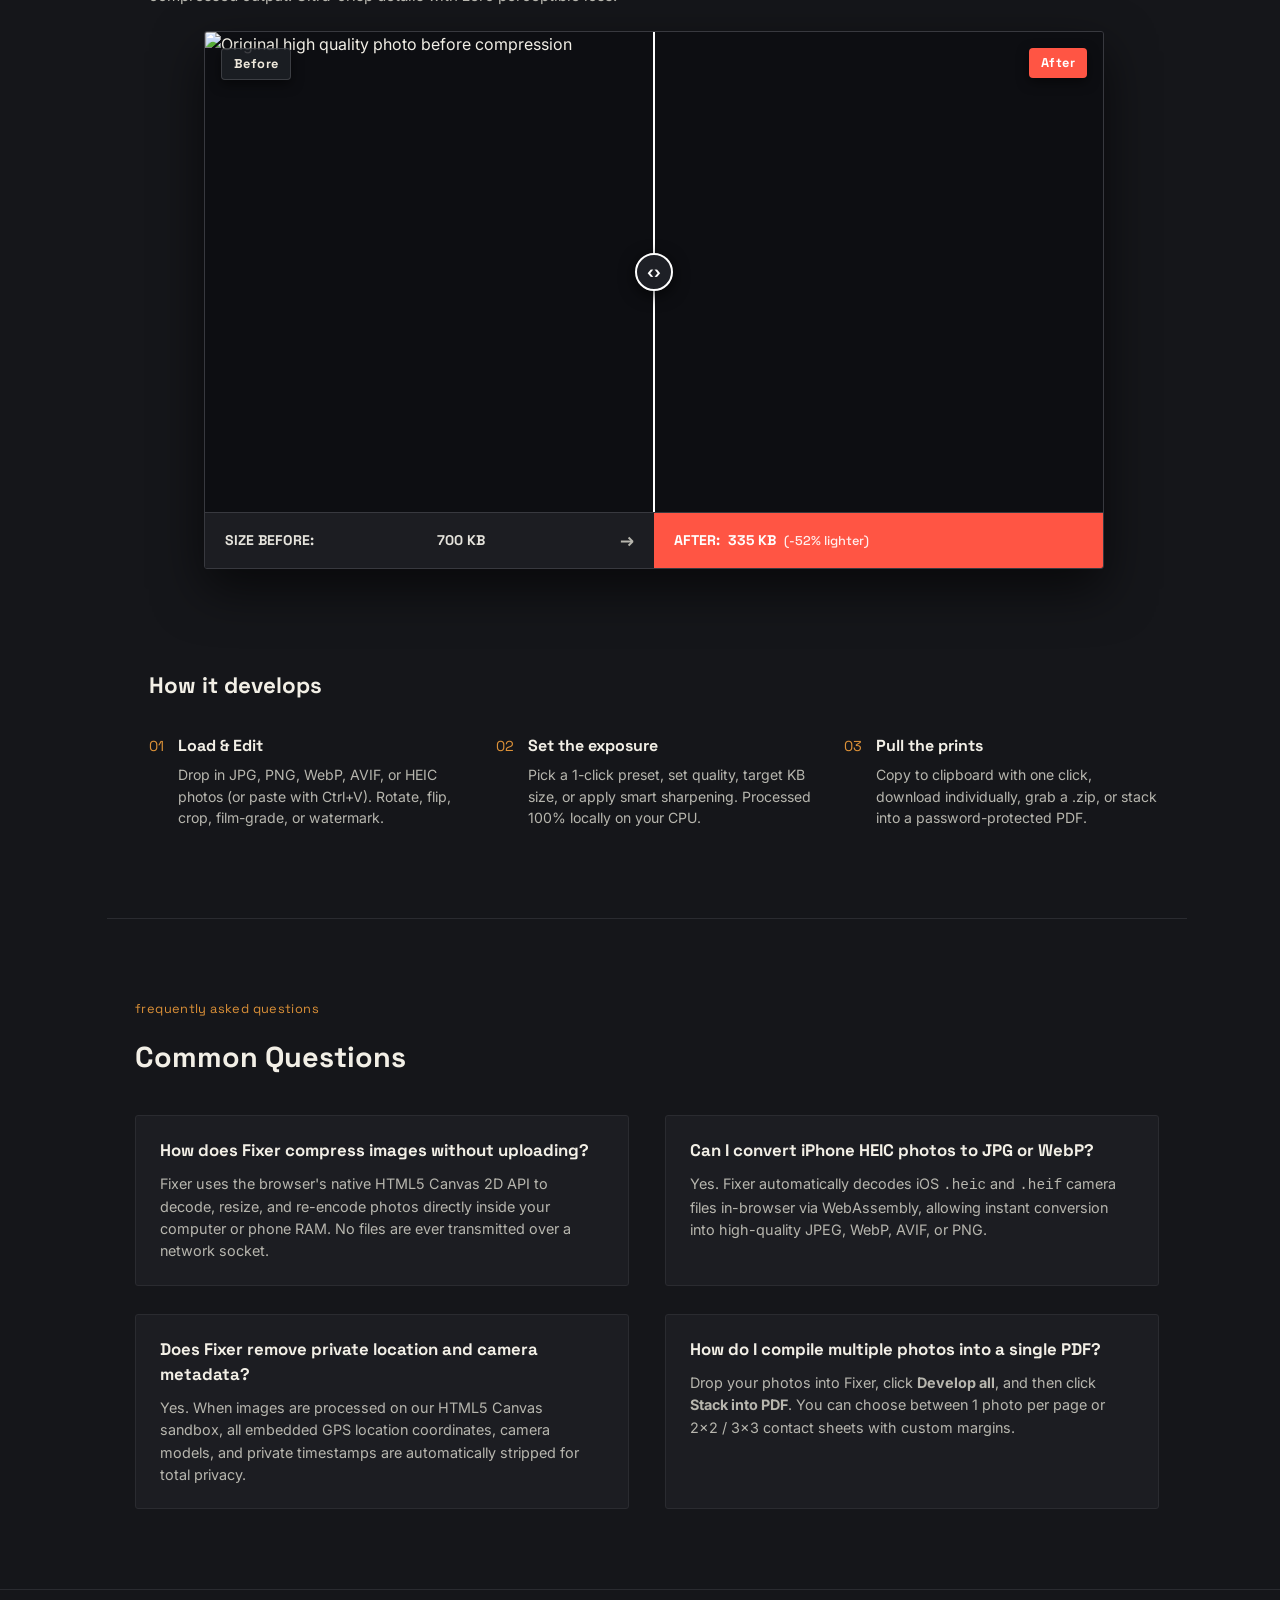
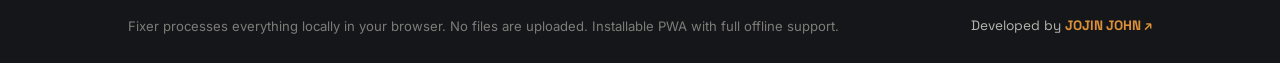
==== commit cffab8a1: "Remove Safe-Light theme and restore clean original dark aesthetic" ====
--- a/index.html
+++ b/index.html
@@ -9,6 +9,8 @@
 <meta name="author" content="JOJIN JOHN">
 <meta name="robots" content="index, follow, max-image-preview:large, max-snippet:-1, max-video-preview:-1">
 <meta name="theme-color" content="#15161a">
+
+<meta name="google-site-verification" content="google3b639c4ff52cc60e" />
 
 <!-- Canonical URL -->
 <link rel="canonical" href="https://jojin1709.github.io/fixer/">
@@ -137,9 +139,6 @@
       </span>
     </div>
     <div class="head-controls">
-      <button type="button" class="head-btn" id="safelightToggleBtn" title="Toggle Analog Red Safe-Light Mode" aria-label="Toggle red safe-light theme">
-        <span class="lamp-dot"></span> Safe-Light
-      </button>
       <button type="button" class="head-btn" id="soundToggleBtn" title="Toggle Mechanical Shutter Sound" aria-label="Toggle shutter sound">
         <svg class="ui-icon" width="14" height="14" viewBox="0 0 24 24" fill="none" stroke="currentColor" stroke-width="2"><polygon points="11 5 6 9 2 9 2 15 6 15 11 19 11 5"/><path d="M19.07 4.93a10 10 0 0 1 0 14.14M15.54 8.46a5 5 0 0 1 0 7.07"/></svg>
         <span id="soundLabel">Audio On</span>
--- a/css/style.css
+++ b/css/style.css
@@ -20,25 +20,6 @@
   --font-body: 'Inter', sans-serif;
 }
 
-/* Red Safe-Light Analog Darkroom Theme */
-[data-theme="safelight"] {
-  --ink: #120505;
-  --ink-2: #1c0808;
-  --line: #3e1212;
-  --line-soft: #2e0d0d;
-  --amber: #ff3344;
-  --amber-bright: #ff5566;
-  --teal: #991a26;
-  --teal-bright: #d92638;
-  --text-hi: #ffdddd;
-  --text-mid: #cc9999;
-  --text-low: #884444;
-}
-[data-theme="safelight"] .sprocket-rail {
-  background-image: repeating-linear-gradient(to bottom, #ff3344 0, #ff3344 14px, transparent 14px, transparent 24px);
-  opacity: 0.6;
-}
-
 * { box-sizing: border-box; }
 
 html { scroll-behavior: smooth; }
@@ -161,16 +142,9 @@
   color: var(--text-hi);
 }
 .head-btn.active {
-  background: #281010;
+  background: var(--ink);
   color: var(--amber-bright);
   border-color: var(--amber);
-}
-.lamp-dot {
-  width: 8px;
-  height: 8px;
-  border-radius: 50%;
-  background: #ff3344;
-  box-shadow: 0 0 6px #ff3344;
 }
 .tag {
   margin: 0;
